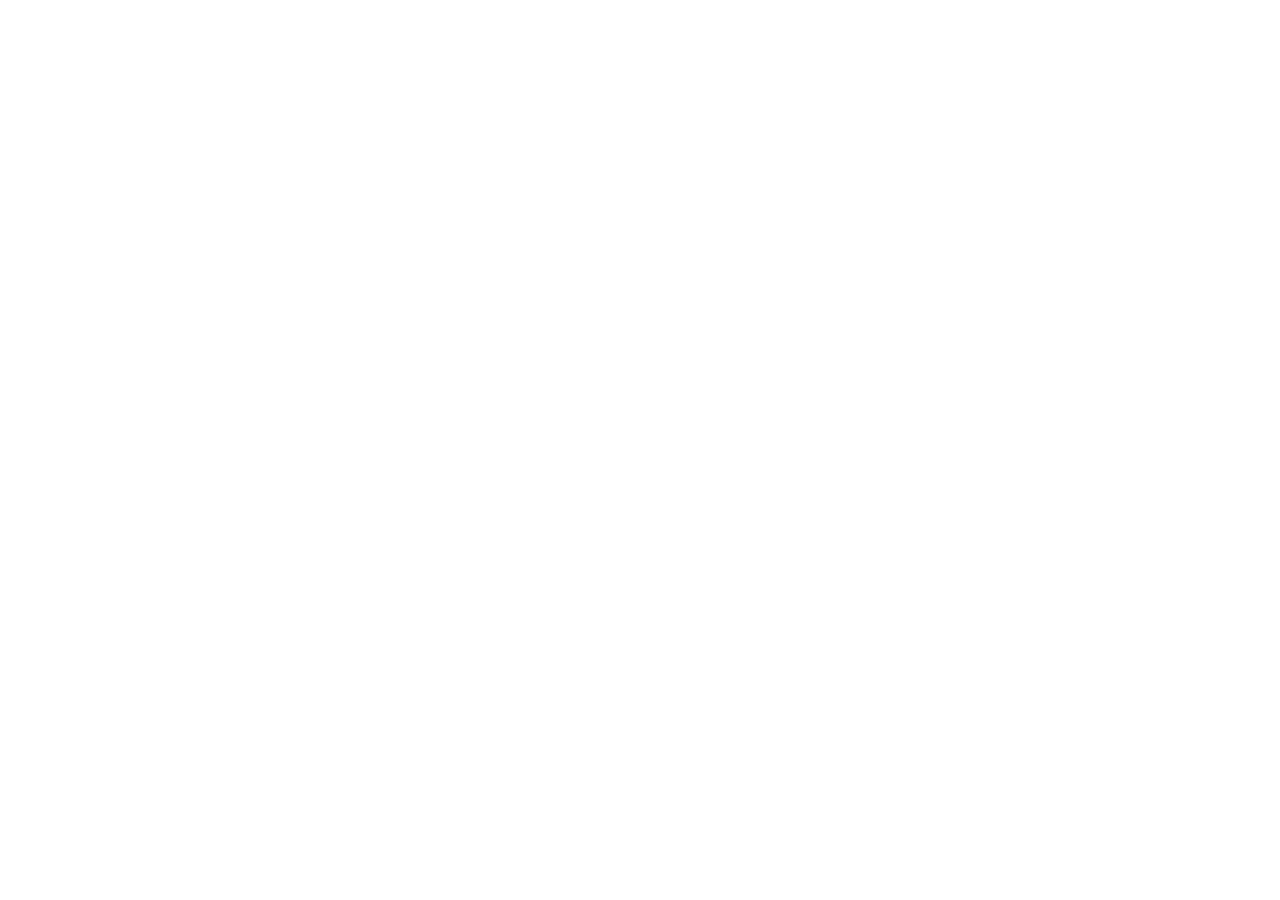
==== groovd/website/download.html @ 58e4b7d0 "create an official Groovd app download website" ====
<!DOCTYPE html>
<html lang="en">
<head>
  <meta charset="UTF-8">
  <meta name="viewport" content="width=device-width, initial-scale=1.0">
  <title>Download GROOVD // Official Android APK Release (v1.0.0)</title>
  <meta name="description" content="Download GROOVD v1.0.0 for Android. Direct APK download, 10.0 decimal album rating precision, zero trackers, 100% ad-free music critic notebook.">
  <meta name="theme-color" content="#0A0A0A">

  <!-- Open Graph -->
  <meta property="og:title" content="Download GROOVD // Official Android Release (v1.0.0)">
  <meta property="og:description" content="Official APK distribution for GROOVD. Download directly to your Android device with zero telemetry and zero ads.">
  <meta property="og:type" content="website">
  <meta property="og:image" content="assets/icon/groovd-logo.png">

  <!-- Favicon -->
  <link rel="icon" type="image/png" href="assets/icon/groovd-logo.png">

  <!-- Stylesheet -->
  <link rel="stylesheet" href="css/styles.css?v=4.9">
</head>
<body class="download-page-body">

  <!-- Neo-Brutalist Aperture Shutter Blade Transition -->
  <div id="groovd-shutter" class="groovd-shutter" aria-hidden="true">
    <div class="shutter-blade blade-1"></div>
    <div class="shutter-blade blade-2"></div>
    <div class="shutter-blade blade-3"></div>
    <div class="shutter-blade blade-4"></div>
    <div class="shutter-badge">
      <span class="shutter-badge-text">GROOVD // ROUTING DISPATCH</span>
      <span class="shutter-badge-bar"></span>
    </div>
  </div>

  <!-- Neo-Brutalist Block Cursor -->
  <div id="groovd-cursor" class="groovd-cursor" aria-hidden="true">
    <div class="cursor-block"></div>
    <div class="cursor-title-hud" id="cursor-title-hud"></div>
  </div>

  <!-- Top Marquee Ticker (Dual identical tracks for 100% seamless infinite loop) -->
  <div class="marquee-wrapper" aria-hidden="true">
    <div class="marquee-content">
      <span>GROOVD // OFFICIAL ANDROID RELEASE</span>
      <span>//</span>
      <span>DIRECT APK DISTRIBUTION</span>
      <span>//</span>
      <span>10.0 DECIMAL PRECISION</span>
      <span>//</span>
      <span>ZERO TRACKERS</span>
      <span>//</span>
      <span>BUILD 1 STABLE</span>
      <span>//</span>
      <span>GROOVD // OFFICIAL ANDROID RELEASE</span>
      <span>//</span>
      <span>DIRECT APK DISTRIBUTION</span>
      <span>//</span>
      <span>10.0 DECIMAL PRECISION</span>
      <span>//</span>
      <span>ZERO TRACKERS</span>
      <span>//</span>
      <span>BUILD 1 STABLE</span>
      <span>//</span>
    </div>
    <div class="marquee-content" aria-hidden="true">
      <span>GROOVD // OFFICIAL ANDROID RELEASE</span>
      <span>//</span>
      <span>DIRECT APK DISTRIBUTION</span>
      <span>//</span>
      <span>10.0 DECIMAL PRECISION</span>
      <span>//</span>
      <span>ZERO TRACKERS</span>
      <span>//</span>
      <span>BUILD 1 STABLE</span>
      <span>//</span>
      <span>GROOVD // OFFICIAL ANDROID RELEASE</span>
      <span>//</span>
      <span>DIRECT APK DISTRIBUTION</span>
      <span>//</span>
      <span>10.0 DECIMAL PRECISION</span>
      <span>//</span>
      <span>ZERO TRACKERS</span>
      <span>//</span>
      <span>BUILD 1 STABLE</span>
      <span>//</span>
    </div>
  </div>

  <!-- Sticky Navigation Header -->
  <header class="site-nav">
    <div class="container nav-inner">
      <a href="index.html" class="nav-brand" aria-label="GROOVD Archive Home">
        <span class="brand-text">GROOVD</span>
        <span class="brand-square" aria-hidden="true"></span>
      </a>

      <nav class="nav-links">
        <a href="index.html#features">FEATURES</a>
        <a href="index.html#rating-demo">RATING DIAL</a>
        <a href="index.html#showcase">REAL ARCHIVE</a>
        <a href="index.html#install-guide">INSTALL GUIDE</a>
        <a href="index.html#specs">SPECS</a>
      </nav>

      <a href="index.html" class="btn-nav-return" aria-label="Return to homepage">
        <svg width="14" height="14" viewBox="0 0 24 24" fill="none" stroke="currentColor" stroke-width="2.5" stroke-linecap="round" stroke-linejoin="round">
          <line x1="19" y1="12" x2="5" y2="12"></line>
          <polyline points="12 19 5 12 12 5"></polyline>
        </svg>
        RETURN TO OVERVIEW
      </a>
    </div>

    <!-- Neo-Brutalist Slide Progress Indicator (Placed right below navbar border) -->
    <div class="nav-slide-indicator" id="nav-slide-indicator" role="progressbar" aria-label="Slide Indicator" aria-valuenow="0" aria-valuemin="0" aria-valuemax="100">
      <div class="nav-slide-track">
        <div class="nav-slide-fill" id="nav-slide-fill"></div>
      </div>
    </div>
  </header>

  <!-- Main Download Portal Section -->
  <main class="download-portal-main">
    <div class="container">

      <!-- Breadcrumbs & Meta Tag -->
      <div class="portal-header">
        <div class="portal-badge-strip">
          <span class="portal-badge-code">[RELEASE PORTAL]</span>
          <span class="portal-badge-sep">//</span>
          <span class="portal-badge-version">v1.0.0 STABLE</span>
          <span class="portal-badge-sep">//</span>
          <span class="portal-badge-os">ANDROID 8.0+</span>
        </div>
        <h1 class="portal-title">DOWNLOADING GROOVD FOR ANDROID</h1>
        <p class="portal-subtitle">
          Direct, unfiltered APK package. Score albums with authentic 10.0 decimal precision, curate your vinyl wantlist, and archive music free from algorithmic noise.
        </p>
      </div>

      <!-- Hero Download Status Card -->
      <section class="download-action-card" aria-label="Download Initiation Status">
        <div class="action-card-header">
          <div class="status-indicator-wrap" id="status-indicator">
            <span class="status-pulse-dot" id="status-dot"></span>
            <span class="status-label-text" id="status-text">INITIALIZING DOWNLOAD...</span>
          </div>
          <span class="action-card-meta">FILE: groovd-v1.0.0.apk</span>
        </div>

        <div class="download-meter-container">
          <div class="download-meter-bar" id="download-meter-bar"></div>
        </div>

        <div class="download-telemetry" aria-hidden="true">
          <span>THROUGHPUT: <span class="telemetry-val" id="stream-speed">14.8 MB/S</span></span>
          <span>TRANSFERRED: <span class="telemetry-val" id="stream-bytes">0.0 MB</span> / 28.4 MB</span>
          <span>INTEGRITY: <span class="telemetry-val" id="stream-cipher">SHA-256 CHECK</span></span>
        </div>

        <div class="action-card-body">
          <div class="action-btn-row">
            <a href="download/groovd-latest.apk" id="manual-download-link" class="btn-action-download" download="groovd-v1.0.0.apk">
              <svg width="20" height="20" viewBox="0 0 24 24" fill="none" stroke="currentColor" stroke-width="2.5" stroke-linecap="round" stroke-linejoin="round">
                <path d="M21 15v4a2 2 0 0 1-2 2H5a2 2 0 0 1-2-2v-4"></path>
                <polyline points="7 10 12 15 17 10"></polyline>
                <line x1="12" y1="15" x2="12" y2="3"></line>
              </svg>
              <div class="btn-action-text-group">
                <span class="btn-action-title">DOWNLOAD MANUALLY (APK)</span>
                <span class="btn-action-sub">v1.0.0 // ~134 MB UNIVERSAL PACKAGE</span>
              </div>
            </a>

            <a href="#quick-steps" class="btn-action-guide">
              SIDELOAD GUIDE ↓
            </a>
          </div>

          <div class="action-notice-box">
            <div class="notice-prefix">// NOTICE:</div>
            <div class="notice-body">
              Your browser should prompt the download automatically. If you see a warning stating <em>"File might be harmful"</em>, tap <strong>"Download anyway"</strong>. This is standard Android security for verified standalone APK installations outside Google Play.
            </div>
          </div>
        </div>
      </section>

      <!-- Two-Column Verification Grid: Release Dossier + Mobile QR Transfer -->
      <div class="download-grid-row">

        <!-- Left Column: Technical Dossier Table -->
        <div class="download-card dossier-card">
          <div class="card-kicker">[PACKAGE INTEGRITY]</div>
          <h2 class="card-heading">RELEASE DOSSIER</h2>
          
          <table class="dossier-table">
            <tbody>
              <tr>
                <td>APPLICATION</td>
                <td>GROOVD // THE MUSIC CRITIC'S NOTEBOOK</td>
              </tr>
              <tr>
                <td>PACKAGE ID</td>
                <td><code>com.groovd.groovd</code></td>
              </tr>
              <tr>
                <td>VERSION</td>
                <td>v1.0.0 (Universal Release, Build 1)</td>
              </tr>
              <tr>
                <td>MINIMUM SYSTEM</td>
                <td>Android 8.0 (API Level 26 / Oreo) or higher</td>
              </tr>
              <tr>
                <td>ARCHITECTURES</td>
                <td>arm64-v8a, armeabi-v7a, x86_64</td>
              </tr>
              <tr>
                <td>TELEMETRY / ADS</td>
                <td>Zero (100% telemetry-free & ad-free)</td>
              </tr>
              <tr>
                <td>PERMISSIONS</td>
                <td>Internet Access (Catalog search & dossier sync)</td>
              </tr>
            </tbody>
          </table>

          <!-- Checksum Box -->
          <div class="checksum-box">
            <div class="checksum-label">
              <span>SHA-256 CHECKSUM</span>
              <span class="checksum-audit-badge">VERIFIED</span>
            </div>
            <div class="checksum-field">
              <code id="sha256-val">02c9d5a1c7a4f566f08816864ac962dc81921b98b80f6472a22ff0f183be74aa</code>
              <button type="button" class="btn-copy-checksum" id="btn-copy-checksum" aria-label="Copy SHA-256 Checksum">
                <svg width="14" height="14" viewBox="0 0 24 24" fill="none" stroke="currentColor" stroke-width="2.5" stroke-linecap="round" stroke-linejoin="round">
                  <rect x="9" y="9" width="13" height="13" rx="2" ry="2"></rect>
                  <path d="M5 15H4a2 2 0 0 1-2-2V4a2 2 0 0 1 2-2h9a2 2 0 0 1 2 2v1"></path>
                </svg>
                <span id="copy-btn-label">COPY</span>
              </button>
            </div>
          </div>
        </div>

        <!-- Right Column: Phone QR Sideload Card -->
        <div class="download-card qr-card">
          <div class="card-kicker">[DEVICE TRANSFER]</div>
          <h2 class="card-heading">SCAN TO INSTALL ON PHONE</h2>
          <p class="qr-explanation">
            Viewing this download page on your laptop or desktop? Scan this code directly with your Android camera to launch and download the APK on your device immediately.
          </p>

          <div class="qr-canvas-holder">
            <div class="qr-interactive-wrapper">
              <div class="qr-scanline-laser"></div>
              <div class="qr-flipper" id="qr-flipper">
                <div class="qr-face-front">
                  <canvas id="qr-code-canvas" width="220" height="220" class="qr-canvas" aria-label="QR Code to Download GROOVD APK on Mobile"></canvas>
                </div>
                <div class="qr-face-back">
                  <div style="font-weight:700; color:#CCFF00;">[CRYPTO DOSSIER // AUTH]</div>
                  <div>HASH: 02c9d5a1c7a4f566f08816864ac962dc81921b98b80f6472a22ff0f183be74aa</div>
                  <div>PKG: com.groovd.groovd</div>
                  <div>VER: 1.0.0 (UNIVERSAL)</div>
                  <div>SIGNATURE: STANDALONE APK</div>
                  <div style="color:#FFF; font-weight:700; border-top: 1px solid #333; padding-top:4px;">TAP TO RETURN TO QR CODE</div>
                </div>
              </div>
            </div>
            <button type="button" class="btn-qr-flip" id="btn-toggle-qr-flip" aria-label="Toggle 3D Hash Matrix">
              <svg width="12" height="12" viewBox="0 0 24 24" fill="none" stroke="currentColor" stroke-width="2.5"><path d="M21.5 2v6h-6M2.5 22v-6h6M2 11.5a10 10 0 0 1 18.8-4.3M22 12.5a10 10 0 0 1-18.8 4.2"/></svg>
              <span id="qr-flip-label">FLIP TO CRYPTO MATRIX</span>
            </button>
          </div>

          <div class="qr-url-display">
            <span class="qr-url-tag">TARGET //</span>
            <span class="qr-url-text" id="qr-url-text">https://groovd.web.app/download.html</span>
          </div>

          <div class="qr-tips-list">
            <div class="qr-tip-item">
              <span class="tip-num">[1]</span>
              <span>Point default camera app at QR code</span>
            </div>
            <div class="qr-tip-item">
              <span class="tip-num">[2]</span>
              <span>Tap the yellow download banner popup</span>
            </div>
            <div class="qr-tip-item">
              <span class="tip-num">[3]</span>
              <span>Tap 'Install' when the notification completes</span>
            </div>
          </div>
        </div>

      </div>

      <!-- Quick 3-Step Sideloading Walkthrough -->
      <section class="quick-steps-section" id="quick-steps" aria-label="Sideload Installation Steps">
        <div class="steps-section-header">
          <span class="steps-badge">[STEP-BY-STEP SIDELOAD GUIDE]</span>
          <h2 class="steps-heading">INSTALLING ON ANDROID (3 SIMPLE STEPS)</h2>
          <p class="steps-desc">
            Because GROOVD is delivered directly without Google Play intervention, Android will ask you for one-time confirmation before installing.
          </p>
        </div>

        <div class="steps-cards-grid">
          <div class="step-card">
            <div class="step-card-num">01</div>
            <h3 class="step-card-title">CONFIRM DOWNLOAD</h3>
            <p class="step-card-text">
              If your browser asks <em>"File might be harmful. Do you want to keep groovd-v1.0.0.apk anyway?"</em>, select <strong>"Download anyway"</strong>.
            </p>
            <div class="step-card-foot">
              // REASON: Universal prompt for standalone APKs
            </div>
          </div>

          <div class="step-card">
            <div class="step-card-num">02</div>
            <h3 class="step-card-title">ALLOW SOURCE</h3>
            <p class="step-card-text">
              Open your notification shade and tap the completed file. If Android opens <em>"Install unknown apps"</em>, toggle <strong>"Allow from this source"</strong> on.
            </p>
            <div class="step-card-foot">
              // REASON: One-time Android security verification
            </div>
          </div>

          <div class="step-card">
            <div class="step-card-num">03</div>
            <h3 class="step-card-title">TAP INSTALL & LAUNCH</h3>
            <p class="step-card-text">
              Tap <strong>"Install"</strong>. Once installation completes in 2-3 seconds, tap <strong>"Open"</strong> to launch GROOVD and create your critic profile.
            </p>
            <div class="step-card-foot">
              // READY: 100% ad-free & offline dossier ready
            </div>
          </div>
        </div>
      </section>

    </div>
  </main>

  <!-- Site Footer (Neat Brutalist Architecture matching reference layout) -->
  <footer class="site-footer" id="footer">
    <div class="container footer-inner">
      
      <!-- Top: Inquiry Headline -->
      <div class="footer-header">
        <span class="footer-badge">[CRITIC INVITATION]</span>
        <h2 class="footer-headline">
          Interested in scoring releases, building your vinyl grail wantlist, or exploring the archive?
        </h2>
      </div>

      <!-- Action Row: Contact Info on Left, Navigation Links on Right -->
      <div class="footer-action-row">
        <div class="footer-contact-block">
          <span class="contact-label">CONTACT CRITIC DESK:</span>
          <a href="mailto:critic@groovd.fm" class="contact-link">critic@groovd.fm ↗</a>
        </div>

        <nav class="footer-nav-bar" aria-label="Footer Navigation">
          <a href="index.html#hero">TOP</a>
          <a href="index.html#features">FEATURES</a>
          <a href="index.html#rating-demo">RATING DIAL</a>
          <a href="index.html#showcase">REAL ARCHIVE</a>
          <a href="index.html#install-guide">INSTALL GUIDE</a>
          <a href="index.html#specs">SPECS</a>
        </nav>
      </div>

      <!-- Monumental GROOVD Wordmark: Scales to full width with zero clipping -->
      <div class="footer-wordmark-wrapper" aria-label="GROOVD Archive">
        <svg class="footer-wordmark-svg" viewBox="0 0 1520 220" width="100%" height="auto" preserveAspectRatio="xMinYMid meet">
          <text x="0" y="165" class="footer-svg-text">GROOVD</text>
          <rect x="1445" y="28" width="30" height="30" class="footer-svg-square" />
        </svg>
      </div>

      <!-- Bottom Row: Copyright & Technical Status -->
      <div class="footer-bottom-row">
        <div class="footer-copyright-text">
          © 2026 GROOVD ARCHIVE. ALL RIGHTS RESERVED.
        </div>
        <div class="footer-tech-specs">
          <span>ANDROID 8.0+ UNIVERSAL</span>
          <span class="tech-sep">//</span>
          <span>ZERO ADS & TRACKERS</span>
          <span class="tech-sep">//</span>
          <span>FIREBASE HOSTED</span>
        </div>
      </div>

    </div>
  </footer>

  <!-- Scripts -->
  <script src="js/vendor/gsap.min.js"></script>
  <script src="js/vendor/ScrollTrigger.min.js"></script>
  <script src="js/vendor/CustomEase.min.js"></script>
  <script src="js/vendor/CustomBounce.min.js"></script>
  <script src="js/vendor/CustomWiggle.min.js"></script>
  <script src="js/vendor/InertiaPlugin.min.js"></script>
  <script src="js/vendor/Observer.min.js"></script>
  <script src="js/vendor/ScrambleTextPlugin.min.js"></script>
  <script src="js/vendor/SplitText.min.js"></script>
  <script src="js/qrcode.js?v=4.3"></script>
  <script src="js/animations.js?v=4.5"></script>
  <script>
    document.addEventListener('DOMContentLoaded', function() {
      // 1. Resolve Dynamic Base URL & APK Link
      var isLocal = window.location.hostname === 'localhost' || window.location.hostname === '127.0.0.1';
      var baseUrl = isLocal ? window.location.origin : 'https://groovd.web.app';
      var apkUrl = baseUrl + '/download/groovd-latest.apk';
      var currentUrl = window.location.href;

      // Update manual download button
      var manualLink = document.getElementById('manual-download-link');
      if (manualLink) {
        manualLink.href = apkUrl;
      }

      // Update QR Code display text
      var qrUrlText = document.getElementById('qr-url-text');
      if (qrUrlText) {
        qrUrlText.textContent = currentUrl;
      }

      // 2. Render QR Code for Mobile Transfer
      var canvas = document.getElementById('qr-code-canvas');
      if (canvas && typeof window.renderQRCode === 'function') {
        window.renderQRCode(canvas, currentUrl, {
          size: 220,
          colorDark: '#0A0A0A',
          colorLight: '#CCFF00',
          margin: 1
        });
      }

      // 3. Automated Download Dispatch Hook
      setTimeout(function() {
        var triggerAnchor = document.createElement('a');
        triggerAnchor.href = apkUrl;
        triggerAnchor.setAttribute('download', 'groovd-v1.0.0.apk');
        triggerAnchor.style.display = 'none';
        document.body.appendChild(triggerAnchor);
        triggerAnchor.click();
        setTimeout(function() {
          triggerAnchor.remove();
        }, 500);
      }, 1400);

      // 4. Copy SHA-256 Checksum Button
      var copyBtn = document.getElementById('btn-copy-checksum');
      var sha256Val = document.getElementById('sha256-val');
      var copyLabel = document.getElementById('copy-btn-label');

      if (copyBtn && sha256Val && copyLabel) {
        copyBtn.addEventListener('click', function() {
          var textToCopy = sha256Val.textContent.trim();
          navigator.clipboard.writeText(textToCopy).then(function() {
            copyLabel.textContent = 'COPIED!';
            copyBtn.style.backgroundColor = '#CCFF00';
            copyBtn.style.color = '#000000';
            setTimeout(function() {
              copyLabel.textContent = 'COPY';
              copyBtn.style.backgroundColor = '';
              copyBtn.style.color = '';
            }, 2500);
          }).catch(function() {
            // Fallback for older browsers
            var textarea = document.createElement('textarea');
            textarea.value = textToCopy;
            document.body.appendChild(textarea);
            textarea.select();
            document.execCommand('copy');
            textarea.remove();
            copyLabel.textContent = 'COPIED!';
            setTimeout(function() {
              copyLabel.textContent = 'COPY';
            }, 2500);
          });
        });
      }
    });
  </script>
</body>
</html>
---- groovd/website/css/styles.css ----
/* =========================================================================
   GROOVD // THE MUSIC CRITIC'S NOTEBOOK
   Neo-Brutalist Design System & Stylesheet (No Emojis • 100% Real Screenshots)
   ========================================================================= */

@import url('https://fonts.googleapis.com/css2?family=Inter:wght@400;500;600;700&family=Space+Mono:ital,wght@0,400;0,700;1,400&family=Syne:wght@700;800;900&display=swap');

:root {
  --pure-black: #0A0A0A;
  --surface-card: #141414;
  --surface-elevated: #1A1A1A;
  --surface-hover: #222222;
  --border-dark: #262626;
  --border-light: #3A3A3A;
  --acid-lime: #CCFF00;
  --cyber-cyan: #00F0FF;
  --electric-pink: #FF0055;
  --vermillion: #FF3B30;
  --text-primary: #FFFFFF;
  --text-secondary: #B0B0B0;
  --text-muted: #737373;

  --font-display: 'Syne', sans-serif;
  --font-mono: 'Space Mono', monospace;
  --font-body: 'Inter', sans-serif;

  --hard-shadow-sm: 3px 3px 0px #000000;
  --hard-shadow-md: 5px 5px 0px #000000;
  --hard-shadow-lg: 8px 8px 0px #000000;
  --hard-shadow-lime: 6px 6px 0px var(--acid-lime);
  --hard-shadow-cyan: 6px 6px 0px var(--cyber-cyan);

  --max-width: 1240px;
}

/* =========================================================================
   In-App Authentic Splash Screen (Same as Flutter App, plays on access/refresh)
   ========================================================================= */
.splash-screen {
  position: fixed;
  top: 0;
  left: 0;
  width: 100vw;
  height: 100vh;
  background-color: #080808;
  z-index: 99999;
  display: flex;
  flex-direction: column;
  align-items: center;
  justify-content: center;
  overflow: hidden;
  cursor: pointer;
  transition: opacity 0.4s cubic-bezier(0.16, 1, 0.3, 1), visibility 0.4s;
}

.splash-screen.splash-fade-out {
  opacity: 0;
  visibility: hidden;
  pointer-events: none;
}

/* Concentric Vinyl Grooves */
.splash-vinyl-grooves {
  position: absolute;
  top: 50%;
  left: 50%;
  width: 720px;
  height: 720px;
  max-width: 94vw;
  max-height: 94vw;
  transform: translate(-50%, -50%);
  pointer-events: none;
  opacity: 0;
  animation: splashGroovesIn 1.1s ease-out 0.1s forwards;
}

@keyframes splashGroovesIn {
  0% {
    opacity: 0;
    transform: translate(-50%, -50%) scale(0.92);
  }
  100% {
    opacity: 0.16;
    transform: translate(-50%, -50%) scale(1);
  }
}

.splash-brand-container {
  display: flex;
  flex-direction: column;
  align-items: center;
  justify-content: center;
  position: relative;
  z-index: 2;
  user-select: none;
}

.splash-brand-row {
  display: inline-flex;
  align-items: flex-start;
  justify-content: center;
  animation: splashTextIntro 0.7s cubic-bezier(0.175, 0.885, 0.32, 1.275) 0.1s forwards;
  opacity: 0;
  transform: translateY(14px) scale(0.90);
}

@keyframes splashTextIntro {
  0% {
    opacity: 0;
    transform: translateY(14px) scale(0.90);
    letter-spacing: -4px;
  }
  100% {
    opacity: 1;
    transform: translateY(0) scale(1);
    letter-spacing: -2px;
  }
}

.splash-brand-text {
  font-family: var(--font-display);
  font-size: clamp(3.2rem, 9.5vw, 5.2rem);
  font-weight: 900;
  color: #FFFFFF;
  line-height: 1;
  text-transform: uppercase;
}

.splash-brand-block {
  display: inline-block;
  width: clamp(10px, 1.8vw, 15px);
  height: clamp(10px, 1.8vw, 15px);
  background-color: var(--acid-lime);
  margin-left: 6px;
  margin-top: clamp(4px, 0.8vw, 8px);
  opacity: 0;
  transform: scale(0);
  animation: splashBlockBounce 0.6s cubic-bezier(0.34, 1.56, 0.64, 1) 0.65s forwards;
  flex-shrink: 0;
}

@keyframes splashBlockBounce {
  0% {
    opacity: 0;
    transform: scale(0);
    box-shadow: none;
  }
  45% {
    opacity: 1;
    transform: scale(1.35);
    box-shadow: 0 0 28px rgba(204, 255, 0, 0.95), 0 0 10px rgba(204, 255, 0, 0.8);
  }
  100% {
    opacity: 1;
    transform: scale(1);
    box-shadow: 0 0 16px rgba(204, 255, 0, 0.35);
  }
}

.splash-tagline {
  display: flex;
  align-items: center;
  justify-content: center;
  gap: 10px;
  margin-top: 14px;
  opacity: 0;
  transform: translateY(8px);
  animation: splashTaglineIntro 0.5s cubic-bezier(0.16, 1, 0.3, 1) 1.05s forwards;
}

@keyframes splashTaglineIntro {
  0% {
    opacity: 0;
    transform: translateY(8px);
  }
  100% {
    opacity: 0.85;
    transform: translateY(0);
  }
}

.splash-dash {
  width: 14px;
  height: 1px;
  background-color: rgba(204, 255, 0, 0.45);
  display: inline-block;
}

.splash-tagline-text {
  font-family: var(--font-mono);
  font-size: clamp(0.68rem, 1.6vw, 0.82rem);
  font-weight: 700;
  letter-spacing: 2.2px;
  color: var(--text-secondary);
  text-transform: uppercase;
}

.splash-footer {
  position: absolute;
  bottom: 36px;
  left: 0;
  right: 0;
  text-align: center;
  font-family: var(--font-mono);
  font-size: 0.65rem;
  font-weight: 700;
  letter-spacing: 1.5px;
  color: var(--text-muted);
  opacity: 0;
  animation: splashTaglineIntro 0.5s ease-out 1.25s forwards;
  pointer-events: none;
}

/* =========================================================================
   Reset & Base Styles
   ========================================================================= */
*, *::before, *::after {
  box-sizing: border-box;
  margin: 0;
  padding: 0;
}

html {
  scroll-behavior: smooth;
  font-size: 16px;
  background-color: var(--pure-black);
  color: var(--text-primary);
  scrollbar-width: none; /* Firefox */
  -ms-overflow-style: none; /* IE / Edge */
}

body {
  font-family: var(--font-body);
  background-color: var(--pure-black);
  color: var(--text-primary);
  line-height: 1.5;
  overflow-x: hidden;
  -webkit-font-smoothing: antialiased;
  scrollbar-width: none; /* Firefox */
  -ms-overflow-style: none; /* IE / Edge */
}

/* Hide default browser slide indicator / scrollbar (Desktop & Mobile) */
html::-webkit-scrollbar,
body::-webkit-scrollbar,
*::-webkit-scrollbar {
  display: none !important;
  width: 0 !important;
  height: 0 !important;
  background: transparent !important;
  -webkit-appearance: none !important;
}

* {
  scrollbar-width: none;
}

/* Visible Neo-Brutalist Grid Lines */
body::before {
  content: '';
  position: fixed;
  top: 0;
  left: 0;
  width: 100vw;
  height: 100vh;
  background-image: 
    linear-gradient(to right, rgba(255, 255, 255, 0.10) 1px, transparent 1px),
    linear-gradient(to bottom, rgba(255, 255, 255, 0.10) 1px, transparent 1px);
  background-size: 36px 36px;
  pointer-events: none;
  z-index: 0;
}

a {
  color: inherit;
  text-decoration: none;
}

img {
  max-width: 100%;
  height: auto;
  display: block;
}

button {
  font-family: inherit;
  cursor: pointer;
  border: none;
  background: none;
}

.container {
  width: 100%;
  max-width: var(--max-width);
  margin: 0 auto;
  padding: 0 24px;
  position: relative;
  z-index: 1;
}

/* =========================================================================
   Marquee Tickers (Zero Emojis, 100% Seamless Infinite Loop)
   ========================================================================= */
.marquee-wrapper {
  background-color: var(--acid-lime);
  color: #000000;
  overflow: hidden;
  white-space: nowrap;
  padding: 10px 0;
  font-family: var(--font-mono);
  font-weight: 700;
  font-size: 0.8rem;
  letter-spacing: 1.5px;
  border-bottom: 2px solid #000000;
  position: relative;
  z-index: 100;
  display: flex;
  user-select: none;
  width: 100%;
}

.marquee-content {
  display: inline-flex;
  flex-shrink: 0;
  align-items: center;
  min-width: 100%;
  animation: scrollMarquee 34s linear infinite;
  will-change: transform;
}

.marquee-content span {
  padding: 0 16px;
  flex-shrink: 0;
}

@keyframes scrollMarquee {
  0% { transform: translateX(0); }
  100% { transform: translateX(-100%); }
}

.marquee-alt {
  background-color: #000000;
  color: var(--acid-lime);
  border-top: 2px solid var(--border-dark);
  border-bottom: 2px solid var(--border-dark);
  z-index: 10;
}

.marquee-alt .marquee-content {
  animation: scrollMarqueeAlt 28s linear infinite;
}

@keyframes scrollMarqueeAlt {
  0% { transform: translateX(0); }
  100% { transform: translateX(-100%); }
}

/* =========================================================================
   Navigation Bar (In-App Style: GROOVD ▪)
   ========================================================================= */
.site-nav {
  position: sticky;
  top: 0;
  z-index: 90;
  background-color: rgba(10, 10, 10, 0.94);
  backdrop-filter: blur(12px);
  border-bottom: 2px solid var(--border-dark);
  padding: 14px 0;
}

/* =========================================================================
   Custom Neo-Brutalist Slide Progress Indicator (Placed Right Below Navbar Border)
   ========================================================================= */
.nav-slide-indicator {
  position: absolute;
  left: 0;
  top: calc(100% + 2px);
  width: 100%;
  height: 3px;
  cursor: pointer;
  z-index: 100;
  user-select: none;
  touch-action: none;
}

/* Expanded invisible hit target for effortless scrubbing and mobile touches */
.nav-slide-indicator::before {
  content: '';
  position: absolute;
  left: 0;
  top: -8px;
  width: 100%;
  height: 18px;
}

.nav-slide-track {
  width: 100%;
  height: 3px;
  background-color: rgba(22, 22, 22, 0.95);
  position: relative;
  overflow: hidden;
  transition: height 0.15s cubic-bezier(0.16, 1, 0.3, 1);
  box-shadow: 0 1px 4px rgba(0, 0, 0, 0.7);
}

.nav-slide-indicator:hover .nav-slide-track,
.nav-slide-indicator.is-dragging .nav-slide-track {
  height: 5px;
}

.nav-slide-fill {
  width: 100%;
  height: 100%;
  background-color: var(--acid-lime);
  transform-origin: left center;
  transform: scaleX(0);
  will-change: transform;
  box-shadow: 0 0 10px rgba(204, 255, 0, 0.95), 0 0 3px var(--acid-lime);
}

.nav-slide-indicator:hover .nav-slide-fill,
.nav-slide-indicator.is-dragging .nav-slide-fill {
  box-shadow: 0 0 14px rgba(204, 255, 0, 1), 0 0 4px #CCFF00;
}

.nav-inner {
  display: flex;
  justify-content: space-between;
  align-items: center;
}

/* Exact in-app GROOVD logo with small acid lime block positioned at top */
.nav-brand {
  display: inline-flex;
  align-items: flex-start;
  gap: 5px;
  text-decoration: none;
}

.brand-text {
  font-family: var(--font-display);
  font-size: 1.65rem;
  font-weight: 900;
  letter-spacing: -0.5px;
  color: var(--text-primary);
  line-height: 1;
}

.brand-square {
  display: inline-block;
  width: 7.5px;
  height: 7.5px;
  background-color: var(--acid-lime);
  margin-top: 2px;
  flex-shrink: 0;
}

.nav-links {
  display: flex;
  align-items: center;
  gap: 24px;
  font-family: var(--font-mono);
  font-size: 0.8rem;
  font-weight: 700;
  letter-spacing: 1px;
}

.nav-links a {
  color: var(--text-secondary);
  transition: color 0.2s ease;
}

.nav-links a:hover {
  color: var(--acid-lime);
}

.btn-nav-download {
  background-color: var(--acid-lime);
  color: #000000;
  padding: 8px 16px;
  font-family: var(--font-mono);
  font-size: 0.8rem;
  font-weight: 700;
  letter-spacing: 1px;
  border: 2px solid #000000;
  box-shadow: 3px 3px 0px #000000;
  transition: transform 0.15s ease, box-shadow 0.15s ease;
  display: inline-flex;
  align-items: center;
  gap: 6px;
}

.btn-nav-download:hover {
  transform: translate(-1px, -1px);
  box-shadow: 4px 4px 0px #000000;
}

.btn-nav-download:active {
  transform: translate(2px, 2px);
  box-shadow: 1px 1px 0px #000000;
}

/* Hero Section & Animated Album Covers Background
   Configured so the secondary marquee sits flush at the bottom of the initial screen */
.hero {
  position: relative;
  overflow: hidden;
  min-height: calc(100vh - 120px);
  min-height: calc(100dvh - 120px);
  display: flex;
  flex-direction: column;
  justify-content: center;
  align-items: center;
  padding: 28px 0 24px;
  box-sizing: border-box;
}

/* Covers Wall covering background - Focused, High Visibility, Zoom on Hover */
.hero-covers-bg {
  position: absolute;
  top: -15px;
  left: 0;
  right: 0;
  bottom: -15px;
  width: 100%;
  height: calc(100% + 30px);
  display: flex;
  flex-direction: column;
  justify-content: space-between;
  gap: 12px;
  pointer-events: auto;
  z-index: 1;
  opacity: 0.70;
  overflow: hidden;
}

.covers-track {
  display: flex;
  gap: 14px;
  width: max-content;
  flex-shrink: 0;
  overflow: visible;
  padding: 10px 0;
  pointer-events: auto;
}

.covers-track:hover {
  animation-play-state: paused;
}

.covers-track img {
  width: 135px;
  height: 135px;
  border-radius: 3px;
  border: 1.5px solid rgba(255, 255, 255, 0.25);
  object-fit: cover;
  flex-shrink: 0;
  box-shadow: 4px 4px 0px #000000;
  cursor: pointer;
  pointer-events: auto;
  position: relative;
  z-index: 1;
  transition: transform 0.28s cubic-bezier(0.16, 1, 0.3, 1), box-shadow 0.25s ease, border-color 0.2s ease, filter 0.25s ease;
  will-change: transform;
}

/* Hover Zoom Effect: album cover zooms in smoothly on hit, zooms out on leave */
.covers-track img:hover {
  transform: scale(1.48);
  z-index: 999;
  border-color: var(--acid-lime);
  box-shadow: 0 16px 38px rgba(0, 0, 0, 0.95), 0 0 0 2px var(--acid-lime), 6px 6px 0px #000000;
  filter: brightness(1.22) contrast(1.1);
}

/* Back-and-forth ease-in-out animations for all 7 tracks */
.track-1 {
  animation: driftBackForth1 32s ease-in-out infinite alternate;
}

.track-2 {
  animation: driftBackForth2 38s ease-in-out infinite alternate;
}

.track-3 {
  animation: driftBackForth3 34s ease-in-out infinite alternate;
}

.track-4 {
  animation: driftBackForth4 42s ease-in-out infinite alternate;
}

.track-5 {
  animation: driftBackForth5 36s ease-in-out infinite alternate;
}

.track-6 {
  animation: driftBackForth6 30s ease-in-out infinite alternate;
}

.track-7 {
  animation: driftBackForth7 40s ease-in-out infinite alternate;
}

@keyframes driftBackForth1 {
  0% { transform: translateX(0); }
  100% { transform: translateX(-420px); }
}

@keyframes driftBackForth2 {
  0% { transform: translateX(-400px); }
  100% { transform: translateX(40px); }
}

@keyframes driftBackForth3 {
  0% { transform: translateX(0); }
  100% { transform: translateX(-460px); }
}

@keyframes driftBackForth4 {
  0% { transform: translateX(-440px); }
  100% { transform: translateX(20px); }
}

@keyframes driftBackForth5 {
  0% { transform: translateX(0); }
  100% { transform: translateX(-380px); }
}

@keyframes driftBackForth6 {
  0% { transform: translateX(-420px); }
  100% { transform: translateX(30px); }
}

@keyframes driftBackForth7 {
  0% { transform: translateX(-360px); }
  100% { transform: translateX(50px); }
}

.hero-covers-overlay {
  position: absolute;
  top: 0;
  left: 0;
  width: 100%;
  height: 100%;
  background: 
    linear-gradient(to right, rgba(255, 255, 255, 0.06) 1px, transparent 1px),
    linear-gradient(to bottom, rgba(255, 255, 255, 0.06) 1px, transparent 1px),
    radial-gradient(ellipse 85% 85% at 50% 50%, rgba(10, 10, 10, 0.74) 0%, rgba(10, 10, 10, 0.58) 50%, rgba(10, 10, 10, 0.36) 85%, rgba(10, 10, 10, 0.85) 100%),
    linear-gradient(180deg, rgba(10, 10, 10, 0.40) 0%, transparent 20%, transparent 75%, #0A0A0A 100%);
  background-size: 36px 36px, 36px 36px, auto, auto;
  pointer-events: none;
}

.hero-container {
  display: flex;
  justify-content: center;
  align-items: center;
  position: relative;
  z-index: 10;
  width: 100%;
  pointer-events: none;
}

/* Hero Content: Centered, Clean, Spacious Layout */
.hero-content {
  max-width: 860px;
  width: 100%;
  display: flex;
  flex-direction: column;
  align-items: center;
  justify-content: center;
  text-align: center;
  gap: 16px;
  position: relative;
  z-index: 11;
  margin: 0 auto;
  padding: 0 20px;
  pointer-events: none;
}

/* Interactive elements inside hero capture pointer events */
.hero-meta-bar,
.hero-title,
.hero-subtitle,
.hero-actions-container,
.hero-specs-strip {
  pointer-events: auto;
}

/* Minimalist Editorial Metadata Bar */
.hero-meta-bar {
  display: inline-flex;
  align-items: center;
  justify-content: center;
  gap: 12px;
  background-color: rgba(18, 18, 18, 0.85);
  border: 1px solid var(--border-dark);
  padding: 4px 14px 4px 6px;
  border-radius: 2px;
  box-shadow: 2px 2px 0px #000000;
}

.tag-badge {
  font-family: var(--font-mono) !important;
  font-size: 0.72rem;
  font-weight: 700;
  padding: 4px 9px;
  border-radius: 2px;
  letter-spacing: 0.8px;
  display: inline-flex;
  align-items: center;
  justify-content: center;
  line-height: 1.2;
  text-transform: uppercase;
  white-space: nowrap;
  user-select: none;
}

.tag-badge.lime {
  background-color: var(--acid-lime);
  color: #000000;
}

.tag-badge.cyan {
  background-color: var(--cyber-cyan);
  color: #000000;
}

.tag-badge.pink {
  background-color: var(--electric-pink);
  color: #FFFFFF;
}

.tag-badge.muted {
  background-color: rgba(14, 14, 14, 0.85);
  border: 1px solid var(--border-dark);
  color: var(--text-muted);
}

.hero-edition-code {
  font-family: var(--font-mono);
  font-size: 0.72rem;
  color: var(--text-secondary);
  letter-spacing: 1px;
  font-weight: 700;
}

/* Headline: Bold, Confident, 3 Clean Lines */
.hero-title {
  font-family: var(--font-display);
  font-size: clamp(2.3rem, 4.2vw, 4.0rem);
  font-weight: 900;
  line-height: 1.0;
  letter-spacing: -1.5px;
  text-transform: uppercase;
  text-shadow: 0 4px 24px rgba(0, 0, 0, 0.95), 0 2px 4px #000000;
  text-align: center;
  width: 100%;
  margin: 0 auto;
  display: flex;
  flex-direction: column;
  align-items: center;
  justify-content: center;
  gap: 2px;
}

.hero-title-line {
  display: block;
  text-align: center;
  white-space: nowrap;
}

.hero-title-line.highlight-lime {
  color: var(--acid-lime);
}

/* Character-level Proximity Glitch & Scramble Loop */
.hero-glitch-char {
  display: inline-block;
  position: relative;
  transition: color 0.08s ease, text-shadow 0.08s ease;
  will-change: transform, color;
  user-select: none;
}

.hero-char-space {
  display: inline-block;
  width: 0.28em;
}

.hero-glitch-char.is-glitching {
  color: var(--acid-lime) !important;
  text-shadow: 0 0 16px rgba(204, 255, 0, 0.95), 2px 2px 0px #000000;
  transform: translateY(-1px);
}

.highlight-lime .hero-glitch-char.is-glitching {
  color: #FFFFFF !important;
  text-shadow: 0 0 16px rgba(255, 255, 255, 0.95), 0 0 8px var(--acid-lime), 2px 2px 0px #000000;
  transform: translateY(-1px);
}

.hero-subtitle {
  font-size: clamp(0.95rem, 1.25vw, 1.1rem);
  color: var(--text-secondary);
  line-height: 1.6;
  max-width: 620px;
  text-shadow: 0 2px 12px rgba(0, 0, 0, 0.95);
  text-align: center;
  margin: 0 auto;
  width: 100%;
}

.hero-subtitle-lead {
  display: block;
  font-family: var(--font-mono);
  font-size: 0.82rem;
  font-weight: 700;
  color: var(--acid-lime);
  letter-spacing: 1.5px;
  margin-bottom: 4px;
}

.hero-subtitle-body {
  display: block;
  color: var(--text-secondary);
}

.hero-actions-container {
  display: flex;
  flex-direction: column;
  align-items: center;
  justify-content: center;
  gap: 12px;
  margin-top: 4px;
  width: 100%;
}

.download-cta-row {
  display: flex;
  flex-wrap: wrap;
  gap: 14px;
  justify-content: center;
  align-items: center;
  width: 100%;
  margin: 0 auto;
}

.btn-primary-download {
  background-color: var(--acid-lime);
  color: #000000;
  padding: 15px 28px;
  font-family: var(--font-mono);
  font-weight: 700;
  font-size: 0.95rem;
  letter-spacing: 1px;
  border: 2px solid #000000;
  box-shadow: 4px 4px 0px #FFFFFF;
  display: inline-flex;
  align-items: center;
  gap: 10px;
  transition: transform 0.15s ease, box-shadow 0.15s ease;
}

.btn-primary-download:hover {
  transform: translate(-2px, -2px);
  box-shadow: 6px 6px 0px var(--cyber-cyan);
}

.btn-primary-download:active {
  transform: translate(3px, 3px);
  box-shadow: 3px 3px 0px #000000;
}

.btn-primary-download svg {
  animation: downloadPulse 1.8s infinite ease-in-out;
}

@keyframes downloadPulse {
  0%, 100% { transform: translateY(0); }
  50% { transform: translateY(3px); }
}

.btn-secondary-guide {
  background-color: transparent;
  color: var(--text-secondary);
  padding: 14px 22px;
  font-family: var(--font-mono);
  font-weight: 700;
  font-size: 0.88rem;
  letter-spacing: 1px;
  border: 1.5px solid var(--border-dark);
  box-shadow: 2px 2px 0px #000000;
  transition: all 0.15s ease;
  display: inline-flex;
  align-items: center;
  gap: 8px;
}

.btn-secondary-guide:hover {
  border-color: var(--acid-lime);
  color: var(--acid-lime);
  background-color: rgba(204, 255, 0, 0.05);
  transform: translate(-1px, -1px);
}

#device-notice {
  display: flex;
  justify-content: center;
  align-items: center;
  text-align: center;
  width: 100%;
  margin-top: 2px;
}

.badge-android {
  display: inline-flex;
  align-items: center;
  gap: 8px;
  font-family: var(--font-mono);
  font-size: 0.72rem;
  font-weight: 700;
  color: var(--acid-lime);
  background-color: rgba(204, 255, 0, 0.08);
  border: 1px solid var(--acid-lime);
  padding: 5px 10px;
  border-radius: 2px;
}

.dot-live {
  width: 7px;
  height: 7px;
  background-color: var(--acid-lime);
  border-radius: 50%;
  animation: blink 1.2s infinite;
}

@keyframes blink {
  0%, 100% { opacity: 1; }
  50% { opacity: 0.3; }
}

.badge-desktop {
  font-family: var(--font-mono);
  font-size: 0.72rem;
  color: var(--text-muted);
  text-align: center;
  letter-spacing: 0.8px;
}

/* Minimalist Typographic Specs Strip (Clean, Borderless, Airy) */
.hero-specs-strip {
  display: flex;
  align-items: center;
  justify-content: center;
  flex-wrap: wrap;
  gap: 8px 18px;
  margin-top: 8px;
  font-family: var(--font-mono);
  font-size: 0.72rem;
  color: var(--text-muted);
  letter-spacing: 1px;
}

.spec-item {
  display: inline-flex;
  align-items: center;
  gap: 6px;
  color: var(--text-secondary);
  font-weight: 600;
}

.spec-bullet {
  color: var(--acid-lime);
  font-size: 0.72rem;
}

.spec-sep {
  color: rgba(255, 255, 255, 0.2);
  user-select: none;
}

/* =========================================================================
   Interactive Rating Playground Section
   ========================================================================= */
.section {
  padding: 80px 0;
  position: relative;
  z-index: 1;
}

.section-header {
  display: flex;
  flex-direction: column;
  gap: 8px;
  margin-bottom: 18px;
}

.section-label {
  font-family: var(--font-mono);
  font-size: 0.85rem;
  font-weight: 700;
  letter-spacing: 1.5px;
  color: var(--acid-lime);
  text-transform: uppercase;
  margin: 0;
}

.section-title {
  font-family: var(--font-display);
  font-size: clamp(2rem, 3.5vw, 3rem);
  font-weight: 900;
  text-transform: uppercase;
  letter-spacing: -1px;
  margin: 0;
}

.section-desc {
  font-size: 1.05rem;
  color: var(--text-secondary);
  max-width: 600px;
  margin: 0;
}

.playground-grid {
  display: grid;
  grid-template-columns: 1fr 1fr;
  gap: 36px;
  align-items: center;
}

.rating-demo-card {
  --card-glow: var(--acid-lime);
  background-color: var(--surface-card);
  border: 2px solid var(--border-dark);
  box-shadow: 8px 8px 0px var(--card-glow);
  padding: 36px;
  display: flex;
  flex-direction: column;
  gap: 28px;
  position: relative;
  transition: box-shadow 0.2s ease;
}

.rating-demo-display {
  display: flex;
  justify-content: space-between;
  align-items: center;
}

.score-huge-wrap {
  display: flex;
  align-items: baseline;
  gap: 6px;
}

.score-huge-number {
  font-family: var(--font-mono);
  font-size: 4.8rem;
  font-weight: 700;
  line-height: 0.9;
  color: var(--acid-lime);
  transition: color 0.15s ease;
}

.score-huge-max {
  font-family: var(--font-mono);
  font-size: 1.5rem;
  color: var(--text-muted);
}

.rating-badge-combo {
  display: flex;
  flex-direction: column;
  align-items: flex-end;
  gap: 8px;
}

#demo-spike-sign {
  display: flex;
  align-items: center;
  justify-content: center;
}

.descriptor-chip {
  font-family: var(--font-mono);
  font-size: 0.85rem;
  font-weight: 700;
  letter-spacing: 1px;
  padding: 6px 12px;
  border: 1.5px solid var(--acid-lime);
  color: var(--acid-lime);
  border-radius: 2px;
  background-color: rgba(0, 0, 0, 0.4);
  transition: all 0.15s ease;
}

.slider-container {
  display: flex;
  flex-direction: column;
  gap: 12px;
}

.slider-label-row {
  display: flex;
  justify-content: space-between;
  font-family: var(--font-mono);
  font-size: 0.75rem;
  color: var(--text-muted);
}

/* Custom Neo-Brutalist Range Slider */
input[type="range"]#demo-rating-slider {
  -webkit-appearance: none;
  width: 100%;
  height: 12px;
  background: #222222;
  border: 2px solid #000000;
  outline: none;
  cursor: pointer;
  box-shadow: 2px 2px 0px #000000;
}

input[type="range"]#demo-rating-slider::-webkit-slider-thumb {
  -webkit-appearance: none;
  appearance: none;
  width: 28px;
  height: 28px;
  background: var(--text-primary);
  border: 3px solid #000000;
  cursor: grab;
  box-shadow: 2px 2px 0px #000000;
  transition: transform 0.1s ease;
}

input[type="range"]#demo-rating-slider::-webkit-slider-thumb:hover {
  transform: scale(1.15);
}

input[type="range"]#demo-rating-slider::-webkit-slider-thumb:active {
  cursor: grabbing;
  transform: scale(0.95);
}

.playground-info {
  display: flex;
  flex-direction: column;
  gap: 20px;
}

.feature-point {
  display: flex;
  gap: 16px;
  align-items: flex-start;
}

.point-index {
  font-family: var(--font-mono);
  font-size: 0.85rem;
  font-weight: 700;
  background-color: var(--acid-lime);
  color: #000000;
  padding: 4px 8px;
  border: 1.5px solid #000000;
  box-shadow: 2px 2px 0px #000000;
}

.point-body h4 {
  font-family: var(--font-display);
  font-size: 1.15rem;
  text-transform: uppercase;
  margin-bottom: 4px;
}

.point-body p {
  font-size: 0.95rem;
  color: var(--text-secondary);
  line-height: 1.5;
}

/* =========================================================================
   Features Grid
   ========================================================================= */
.features-grid {
  display: grid;
  grid-template-columns: repeat(auto-fit, minmax(280px, 1fr));
  gap: 24px;
}

.feature-card {
  background-color: var(--surface-card);
  border: 2px solid var(--border-dark);
  padding: 32px 28px;
  display: flex;
  flex-direction: column;
  gap: 16px;
  box-shadow: 5px 5px 0px #000000;
  transition: transform 0.2s ease, border-color 0.2s ease, box-shadow 0.2s ease;
}

.feature-card:hover {
  transform: translate(-3px, -3px);
  border-color: var(--acid-lime);
  box-shadow: 8px 8px 0px var(--acid-lime);
}

.feature-icon-box {
  width: 48px;
  height: 48px;
  background-color: var(--pure-black);
  border: 2px solid var(--border-dark);
  display: flex;
  align-items: center;
  justify-content: center;
  color: var(--acid-lime);
  box-shadow: 3px 3px 0px #000000;
}

.feature-card h3 {
  font-family: var(--font-display);
  font-size: 1.25rem;
  text-transform: uppercase;
  letter-spacing: -0.5px;
}

.feature-card p {
  color: var(--text-secondary);
  font-size: 0.95rem;
  line-height: 1.55;
}

.feature-card .chip-preview {
  margin-top: auto;
  display: flex;
  gap: 8px;
  flex-wrap: wrap;
}

/* Real Screenshot Showcase Section (3 Columns) */
.real-screens-showcase {
  display: grid;
  grid-template-columns: repeat(auto-fit, minmax(280px, 1fr));
  gap: 28px;
  margin-top: 48px;
}

.real-screen-card {
  background-color: var(--surface-card);
  border: 2px solid var(--border-dark);
  box-shadow: 6px 6px 0px #000000;
  padding: 16px;
  display: flex;
  flex-direction: column;
  gap: 12px;
}

.real-screen-img-box {
  width: 100%;
  border: 1.5px solid var(--border-dark);
  border-radius: 8px;
  overflow: hidden;
  background-color: #000000;
}

.real-screen-img-box img {
  width: 100%;
  height: auto;
  display: block;
  object-fit: cover;
}

.real-screen-caption {
  font-family: var(--font-mono);
  font-size: 0.8rem;
  font-weight: 700;
  color: var(--text-secondary);
  display: flex;
  justify-content: space-between;
  align-items: center;
}

.showcase-nav-btn {
  display: none;
}

/* =========================================================================
   Android Sideloading Accordion Guide
   ========================================================================= */
.sideload-accordion {
  display: flex;
  flex-direction: column;
  gap: 16px;
  max-width: 840px;
}

.sideload-step {
  background-color: var(--surface-card);
  border: 2px solid var(--border-dark);
  box-shadow: 4px 4px 0px #000000;
  transition: border-color 0.2s ease;
}

.sideload-step.active {
  border-color: var(--acid-lime);
  box-shadow: 6px 6px 0px var(--acid-lime);
}

.step-header {
  padding: 20px 24px;
  display: flex;
  justify-content: space-between;
  align-items: center;
  cursor: pointer;
  user-select: none;
}

.step-header-left {
  display: flex;
  align-items: center;
  gap: 16px;
}

.step-num {
  font-family: var(--font-mono);
  font-size: 0.9rem;
  font-weight: 700;
  background-color: var(--surface-elevated);
  color: var(--text-primary);
  border: 1px solid var(--border-dark);
  padding: 4px 10px;
}

.sideload-step.active .step-num {
  background-color: var(--acid-lime);
  color: #000000;
  border-color: #000000;
}

.step-title {
  font-family: var(--font-display);
  font-size: 1.15rem;
  text-transform: uppercase;
  letter-spacing: -0.3px;
}

.step-indicator {
  font-family: var(--font-mono);
  font-size: 1.2rem;
  color: var(--text-muted);
  transition: transform 0.2s ease;
}

.sideload-step.active .step-indicator {
  transform: rotate(45deg);
  color: var(--acid-lime);
}

.step-body {
  display: none;
  padding: 0 24px 24px 24px;
  border-top: 1px solid var(--border-dark);
  margin-top: 8px;
  padding-top: 16px;
}

.sideload-step.active .step-body {
  display: block;
}

.step-body p {
  color: var(--text-secondary);
  font-size: 0.95rem;
  line-height: 1.6;
}

.step-alert-box {
  background-color: rgba(0, 240, 255, 0.06);
  border-left: 3px solid var(--cyber-cyan);
  padding: 12px 16px;
  margin-top: 14px;
  font-family: var(--font-mono);
  font-size: 0.8rem;
  color: var(--cyber-cyan);
  line-height: 1.4;
}

/* =========================================================================
   Specifications Table
   ========================================================================= */
.specs-table-wrapper {
  background-color: var(--surface-card);
  border: 2px solid var(--border-dark);
  box-shadow: 6px 6px 0px #000000;
  overflow-x: auto;
}

.specs-table {
  width: 100%;
  border-collapse: collapse;
  font-family: var(--font-mono);
  font-size: 0.85rem;
}

.specs-table th,
.specs-table td {
  padding: 16px 24px;
  text-align: left;
  border-bottom: 1px solid var(--border-dark);
}

.specs-table th {
  background-color: #000000;
  color: var(--text-muted);
  font-weight: 700;
  letter-spacing: 1px;
}

.specs-table tr:last-child td {
  border-bottom: none;
}

.specs-table tr:hover td {
  background-color: var(--surface-elevated);
}

.specs-table td:first-child {
  color: var(--acid-lime);
  font-weight: 700;
}

/* =========================================================================
   Site Footer (Neat Brutalist Architecture matching reference layout)
   ========================================================================= */
.site-footer {
  border-top: 2px solid var(--border-dark);
  background-color: #070707;
  padding: 80px 0 36px;
  margin-top: 80px;
  position: relative;
  overflow: hidden;
}

.footer-inner {
  display: flex;
  flex-direction: column;
  gap: 36px;
}

.footer-header {
  display: flex;
  flex-direction: column;
  gap: 14px;
  max-width: 860px;
}

.footer-badge {
  font-family: var(--font-mono);
  font-size: 0.76rem;
  font-weight: 700;
  color: var(--acid-lime);
  letter-spacing: 1.5px;
}

.footer-headline {
  font-family: var(--font-body);
  font-size: clamp(1.4rem, 2.5vw, 2.35rem);
  font-weight: 600;
  line-height: 1.3;
  color: var(--text-primary);
  letter-spacing: -0.5px;
}

/* Action Row: Contact Left, Nav Links Right (Matching reference layout) */
.footer-action-row {
  display: flex;
  justify-content: space-between;
  align-items: flex-end;
  gap: 24px;
  width: 100%;
  padding-bottom: 4px;
}

.footer-contact-block {
  display: flex;
  flex-direction: column;
  gap: 6px;
  flex-shrink: 0;
}

.contact-label {
  font-family: var(--font-mono);
  font-size: 0.7rem;
  color: var(--text-muted);
  letter-spacing: 1.2px;
  font-weight: 700;
}

.contact-link {
  font-family: var(--font-mono);
  font-size: 1.15rem;
  font-weight: 700;
  color: var(--acid-lime);
  text-decoration: underline;
  text-underline-offset: 4px;
  transition: opacity 0.2s ease;
  width: fit-content;
}

.contact-link:hover {
  opacity: 0.8;
}

.footer-nav-bar {
  display: flex;
  flex-wrap: wrap;
  justify-content: flex-end;
  gap: 16px 24px;
  font-family: var(--font-mono);
  font-size: 0.8rem;
  font-weight: 700;
  letter-spacing: 0.8px;
  align-items: center;
  margin-left: auto;
}

.footer-nav-bar a {
  color: var(--text-secondary);
  transition: color 0.15s ease;
  white-space: nowrap;
  text-decoration: none;
}

.footer-nav-bar a:hover {
  color: var(--acid-lime);
}

/* Monumental Responsive SVG Brand Wordmark: Scales to full width with zero clipping */
.footer-wordmark-wrapper {
  width: 100%;
  margin: 24px 0 12px;
  line-height: 0;
  user-select: none;
}

.footer-wordmark-svg {
  display: block;
  width: 100%;
  height: auto;
  overflow: visible;
}

.footer-svg-text {
  font-family: 'Syne', sans-serif;
  font-weight: 900;
  font-size: 190px;
  fill: #FFFFFF;
  letter-spacing: -4px;
}

.footer-svg-square {
  fill: var(--acid-lime);
}

.footer-bottom-row {
  border-top: 1px solid var(--border-dark);
  padding-top: 20px;
  display: flex;
  justify-content: space-between;
  align-items: center;
  flex-wrap: wrap;
  gap: 16px;
  font-family: var(--font-mono);
  font-size: 0.75rem;
  color: var(--text-muted);
}

.footer-copyright-text {
  color: var(--text-muted);
}

.footer-tech-specs {
  display: flex;
  align-items: center;
  gap: 10px;
  flex-wrap: wrap;
}

.tech-sep {
  color: rgba(255, 255, 255, 0.2);
}

/* =========================================================================
   Sticky Mobile Download Bar: ONLY on Mobile, HIDDEN on Desktop!
   ========================================================================= */
.sticky-download-bar {
  display: none !important;
}

@media (max-width: 768px) {
  .sticky-download-bar {
    display: flex !important;
    position: fixed;
    bottom: 0;
    left: 0;
    width: 100%;
    background-color: rgba(10, 10, 10, 0.96);
    border-top: 2px solid var(--border-dark);
    backdrop-filter: blur(16px);
    padding: 12px 20px;
    justify-content: space-between;
    align-items: center;
    z-index: 1000;
    transform: translateY(100%);
    transition: transform 0.25s ease-out;
    box-shadow: 0 -8px 24px rgba(0, 0, 0, 0.7);
  }

  .sticky-download-bar.visible {
    transform: translateY(0);
  }

  .sticky-meta {
    display: flex;
    flex-direction: column;
  }

  .sticky-title {
    font-family: var(--font-display);
    font-size: 0.95rem;
    font-weight: 800;
  }

  .sticky-sub {
    font-family: var(--font-mono);
    font-size: 0.7rem;
    color: var(--acid-lime);
  }

  .btn-sticky-download {
    background-color: var(--acid-lime);
    color: #000000;
    font-family: var(--font-mono);
    font-weight: 700;
    font-size: 0.85rem;
    padding: 10px 18px;
    border: 2px solid #000000;
    box-shadow: 3px 3px 0px #FFFFFF;
    display: inline-flex;
    align-items: center;
    gap: 6px;
  }
}

/* =========================================================================
   Mobile Responsiveness Enhancements
   ========================================================================= */
@media (max-width: 960px) {
  .hero {
    height: auto;
    min-height: calc(100vh - 110px);
    padding: 44px 0 32px;
  }

  .hero-content {
    gap: 20px;
  }

  .hero-covers-overlay {
    background: 
      linear-gradient(to right, rgba(255, 255, 255, 0.06) 1px, transparent 1px),
      linear-gradient(to bottom, rgba(255, 255, 255, 0.06) 1px, transparent 1px),
      radial-gradient(ellipse 85% 85% at 50% 50%, rgba(10, 10, 10, 0.78) 0%, rgba(10, 10, 10, 0.64) 55%, rgba(10, 10, 10, 0.88) 100%);
    background-size: 36px 36px, 36px 36px, auto;
  }

  .download-cta-row {
    justify-content: center;
    width: 100%;
  }

  .playground-grid {
    grid-template-columns: 1fr;
  }

  .nav-links {
    display: none;
  }

  .real-screens-showcase {
    grid-template-columns: repeat(3, 1fr);
    gap: 16px;
  }

  .site-footer {
    padding: 56px 0 24px;
  }

  .footer-inner {
    gap: 28px;
  }

  .footer-action-row {
    flex-direction: column;
    align-items: flex-start;
    gap: 20px;
  }

  .footer-nav-bar {
    justify-content: flex-start;
    gap: 12px 18px;
    margin-left: 0;
  }

  .footer-wordmark-wrapper {
    margin: 18px 0 10px;
  }
}

@media (max-width: 768px) {
  /* =========================================================================
     Mobile 3-Screen Spotlight Showcase Stage (All 3 Fit In One Screen)
     ========================================================================= */
  .real-screens-showcase {
    display: flex !important;
    grid-template-columns: none !important;
    position: relative;
    justify-content: center;
    align-items: center;
    width: 100%;
    max-width: 100%;
    height: 460px;
    margin: 28px auto 16px;
    padding: 0;
    overflow: visible;
  }

  .real-screen-card {
    position: absolute !important;
    top: 50%;
    left: 50%;
    width: 215px;
    padding: 8px;
    border: 2px solid var(--border-dark);
    background-color: var(--surface-card);
    transition: transform 0.42s cubic-bezier(0.16, 1, 0.3, 1),
                opacity 0.35s ease,
                border-color 0.3s ease,
                box-shadow 0.42s cubic-bezier(0.16, 1, 0.3, 1);
    will-change: transform, opacity;
    cursor: pointer;
    touch-action: pan-y;
    user-select: none;
    -webkit-user-select: none;
    border-radius: 6px;
  }

  /* Clean up card content on mobile so phone mockups remain pure & unobstructed */
  .real-screen-card .real-screen-caption,
  .real-screen-card p {
    display: none !important;
  }

  .real-screen-card .real-screen-img-box {
    width: 100%;
    border-radius: 4px;
    border: 1px solid var(--border-dark);
    overflow: hidden;
    background-color: #000000;
  }

  .real-screen-card .real-screen-img-box img {
    width: 100%;
    height: auto;
    display: block;
    object-fit: cover;
  }

  /* Left Slot: Zoomed Out (Positioned More Outward) */
  .real-screen-card.slot-left {
    transform: translate(calc(-50% - 130px), -50%) scale(0.80) !important;
    z-index: 2;
    opacity: 0.55;
    filter: brightness(0.72) contrast(1.15);
    box-shadow: 4px 4px 0px #000000;
    pointer-events: auto;
  }

  /* Center Slot: Zoomed In (Spotlight) */
  .real-screen-card.slot-center {
    transform: translate(-50%, -50%) scale(1.04) !important;
    z-index: 10;
    opacity: 1;
    filter: none;
    border-color: var(--acid-lime) !important;
    box-shadow: 0 0 28px rgba(204, 255, 0, 0.45), 6px 6px 0px #000000 !important;
    cursor: default;
    pointer-events: auto;
  }

  /* Right Slot: Zoomed Out (Positioned More Outward) */
  .real-screen-card.slot-right {
    transform: translate(calc(-50% + 130px), -50%) scale(0.80) !important;
    z-index: 2;
    opacity: 0.55;
    filter: brightness(0.72) contrast(1.15);
    box-shadow: 4px 4px 0px #000000;
    pointer-events: auto;
  }

  /* Block-Shaped Neo-Brutalist Navigation Arrow Buttons (Positioned at corner left/right of screen) */
  .showcase-nav-btn {
    display: flex !important;
    align-items: center;
    justify-content: center;
    position: absolute;
    top: 50%;
    width: 42px;
    height: 42px;
    background-color: rgba(10, 10, 10, 0.94);
    color: var(--acid-lime);
    border: 2px solid var(--acid-lime);
    box-shadow: 3px 3px 0px #000000;
    cursor: pointer;
    z-index: 30;
    padding: 0;
    border-radius: 0;
    transition: all 0.15s cubic-bezier(0.16, 1, 0.3, 1);
    -webkit-tap-highlight-color: transparent;
  }

  .showcase-nav-btn.btn-prev {
    left: -8px;
    right: auto;
    transform: translateY(-50%);
  }

  .showcase-nav-btn.btn-next {
    right: -8px;
    left: auto;
    transform: translateY(-50%);
  }

  .showcase-nav-btn:hover,
  .showcase-nav-btn:active {
    background-color: var(--acid-lime);
    color: #000000;
    border-color: #000000;
    box-shadow: 4px 4px 0px #000000;
  }

  .showcase-nav-btn svg {
    stroke-width: 3.5;
    display: block;
  }

  @media (max-width: 400px) {
    .real-screens-showcase {
      height: 420px;
    }
    .real-screen-card {
      width: 190px;
    }
    .real-screen-card.slot-left {
      transform: translate(calc(-50% - 115px), -50%) scale(0.78) !important;
    }
    .real-screen-card.slot-center {
      transform: translate(-50%, -50%) scale(1.02) !important;
    }
    .real-screen-card.slot-right {
      transform: translate(calc(-50% + 115px), -50%) scale(0.78) !important;
    }
    .showcase-nav-btn {
      width: 38px;
      height: 38px;
    }
    .showcase-nav-btn.btn-prev {
      left: -10px;
    }
    .showcase-nav-btn.btn-next {
      right: -10px;
    }
  }

  .marquee-wrapper {
    padding: 6px 0;
    font-size: 0.72rem;
  }

  .site-nav {
    padding: 10px 0;
  }

  .nav-inner {
    padding: 0 16px;
  }

  .btn-nav-download {
    padding: 6px 12px;
    font-size: 0.72rem;
  }

  .site-footer {
    padding-bottom: 84px;
  }
}

@media (max-width: 600px) {
  .hero {
    height: auto;
    min-height: calc(100svh - 85px);
    display: flex;
    flex-direction: column;
    justify-content: stretch;
    padding: 24px 0 24px;
    box-sizing: border-box;
  }

  .hero-container {
    height: 100%;
    flex: 1;
    display: flex;
    flex-direction: column;
    justify-content: space-between;
    align-items: stretch;
    width: 100%;
    padding: 0 20px;
    box-sizing: border-box;
  }

  .footer-bottom-row {
    flex-direction: column;
    align-items: flex-start;
    gap: 10px;
  }

  /* Architectural Poster Layout: Top-Left Metadata Block + Bottom-Left Bold Headline */
  .hero-content {
    height: 100%;
    flex: 1;
    display: flex;
    flex-direction: column;
    justify-content: space-between;
    align-items: flex-start;
    text-align: left;
    width: 100%;
    max-width: 100%;
    padding: 0;
    gap: 0;
  }

  /* Mobile covers background: Focused, high visibility, and clearly visible */
  .hero-covers-bg {
    opacity: 0.62;
    gap: 8px;
  }

  .covers-track img {
    width: 95px;
    height: 95px;
  }

  .nav-v-hide {
    display: none;
  }

  .btn-nav-download {
    padding: 6px 12px;
    font-size: 0.72rem;
    white-space: nowrap;
    gap: 6px;
  }

  /* Mobile: Clean, Uncluttered Editorial Layout (All Content Anchored to Bottom-Left) */
  .hero-title {
    order: 1;
    margin-top: auto; /* Anchors the entire group to the bottom-left */
    align-self: flex-start;
    text-align: left;
    align-items: flex-start;
    display: flex;
    flex-direction: column;
    gap: 2px;
    width: 100%;
    font-size: clamp(1.4rem, 5.7vw, 2.15rem);
    line-height: 0.96;
    letter-spacing: -1px;
    text-transform: uppercase;
    margin-bottom: 12px;
    padding: 0;
  }

  .hero-title-line {
    text-align: left;
    display: block;
    white-space: nowrap;
    width: 100%;
    text-shadow: 0 4px 20px rgba(0, 0, 0, 0.95), 0 2px 4px #000000;
  }

  .hero-title-line.highlight-lime {
    color: var(--acid-lime);
    text-align: left;
  }

  /* Subtitle: Repositioned directly below headline at bottom-left */
  .hero-subtitle {
    order: 2;
    align-self: flex-start;
    text-align: left;
    margin: 0 0 16px 0;
    max-width: 325px;
    padding: 0;
  }

  .hero-subtitle-lead {
    display: block;
    font-family: var(--font-mono);
    font-size: 0.72rem;
    font-weight: 700;
    color: var(--acid-lime);
    letter-spacing: 1px;
    margin-bottom: 4px;
    text-shadow: 0 2px 8px rgba(0, 0, 0, 0.95);
  }

  .hero-subtitle-body {
    display: block;
    font-size: 0.84rem;
    line-height: 1.5;
    color: var(--text-secondary);
    text-shadow: 0 2px 10px rgba(0, 0, 0, 0.95);
  }

  /* Actions Container: Primary Download + Guide */
  .hero-actions-container {
    order: 3;
    align-self: stretch;
    width: 100%;
    margin-top: 0;
    display: flex;
    flex-direction: column;
    align-items: flex-start;
    gap: 8px;
  }

  .download-cta-row {
    flex-direction: column;
    gap: 8px;
    width: 100%;
    max-width: 100%;
    margin: 0;
    align-items: stretch;
  }

  /* Remove hero download apk button on mobile per user request */
  .hero-content .btn-primary-download {
    display: none !important;
  }

  .btn-secondary-guide {
    align-self: flex-start;
    justify-content: flex-start;
    padding: 4px 0;
    font-size: 0.78rem;
    background: transparent;
    border: none;
    box-shadow: none;
    color: var(--text-secondary);
    letter-spacing: 0.8px;
    text-decoration: underline;
    text-underline-offset: 4px;
    text-decoration-color: var(--acid-lime);
  }

  .btn-secondary-guide:hover {
    color: var(--acid-lime);
    background: transparent;
  }

  /* Hide specs strip on mobile to eliminate clutter */
  .hero-specs-strip {
    display: none;
  }

  .rating-demo-card {
    padding: 22px 16px;
  }

  .score-huge-number {
    font-size: 3.4rem;
  }

  .score-huge-max {
    font-size: 1.2rem;
  }

  .step-header {
    padding: 16px 16px;
  }

  .step-body {
    padding: 0 16px 16px 16px;
  }

  .site-footer {
    padding: 36px 0 24px;
    margin-top: 48px;
  }

  .footer-links {
    flex-direction: column;
    gap: 12px;
  }

  .footer-bottom {
    flex-direction: column;
    align-items: flex-start;
    gap: 8px;
  }
}

@media (max-width: 360px) {
  .hero-title {
    font-size: 1.85rem;
  }

  .brand-text {
    font-size: 1.4rem;
  }
}

/* =========================================================================
   Download Portal Page Styles
   ========================================================================= */
.download-page-body {
  background-color: var(--pure-black);
  color: var(--text-primary);
  min-height: 100vh;
}

.btn-nav-return {
  background-color: transparent;
  color: var(--text-primary);
  font-family: var(--font-mono);
  font-size: 0.8rem;
  font-weight: 700;
  letter-spacing: 0.8px;
  padding: 8px 16px;
  border: 1.5px solid var(--border-light);
  display: inline-flex;
  align-items: center;
  gap: 8px;
  text-decoration: none;
  transition: all 0.2s ease;
}

.btn-nav-return:hover {
  background-color: var(--acid-lime);
  color: #000000;
  border-color: var(--acid-lime);
  box-shadow: 3px 3px 0px #FFFFFF;
}

.download-portal-main {
  padding: 64px 0 88px;
  position: relative;
}

.portal-header {
  margin-bottom: 40px;
}

.portal-badge-strip {
  display: flex;
  align-items: center;
  gap: 10px;
  font-family: var(--font-mono);
  font-size: 0.82rem;
  font-weight: 700;
  margin-bottom: 16px;
  flex-wrap: wrap;
}

.portal-badge-code {
  color: var(--acid-lime);
  letter-spacing: 1px;
}

.portal-badge-sep {
  color: rgba(255, 255, 255, 0.2);
}

.portal-badge-version {
  background-color: rgba(204, 255, 0, 0.12);
  color: var(--acid-lime);
  padding: 2px 8px;
  border: 1px solid rgba(204, 255, 0, 0.3);
}

.portal-badge-os {
  color: var(--text-muted);
}

.portal-title {
  font-family: var(--font-display);
  font-size: clamp(1.8rem, 3.6vw, 3.2rem);
  font-weight: 900;
  line-height: 1.1;
  letter-spacing: -1.2px;
  color: var(--text-primary);
  margin-bottom: 16px;
  text-transform: uppercase;
  word-break: keep-all;
  overflow-wrap: normal;
}

.portal-subtitle {
  font-family: var(--font-body);
  font-size: clamp(1rem, 1.4vw, 1.15rem);
  line-height: 1.6;
  color: var(--text-secondary);
  max-width: 780px;
}

/* Hero Download Action Card */
.download-action-card {
  background-color: var(--surface-card);
  border: 2px solid var(--border-dark);
  box-shadow: 8px 8px 0px #000000;
  margin-bottom: 48px;
  overflow: hidden;
}

.action-card-header {
  display: flex;
  justify-content: space-between;
  align-items: center;
  padding: 16px 24px;
  background-color: #0E0E0E;
  border-bottom: 1px solid var(--border-dark);
  flex-wrap: wrap;
  gap: 12px;
}

.status-indicator-wrap {
  display: flex;
  align-items: center;
  gap: 10px;
  font-family: var(--font-mono);
  font-size: 0.82rem;
  font-weight: 700;
  color: var(--acid-lime);
  letter-spacing: 1px;
}

.status-pulse-dot {
  width: 10px;
  height: 10px;
  background-color: var(--acid-lime);
  box-shadow: 0 0 10px var(--acid-lime);
  display: inline-block;
  animation: statusPulse 1.2s infinite ease-in-out;
}

.status-pulse-dot.status-active {
  animation: none;
  background-color: var(--acid-lime);
  box-shadow: 0 0 14px var(--acid-lime);
}

@keyframes statusPulse {
  0% { transform: scale(0.9); opacity: 0.4; }
  50% { transform: scale(1.2); opacity: 1; }
  100% { transform: scale(0.9); opacity: 0.4; }
}

.action-card-meta {
  font-family: var(--font-mono);
  font-size: 0.75rem;
  color: var(--text-muted);
}

.download-meter-container {
  width: 100%;
  height: 6px;
  background-color: #1A1A1A;
  overflow: hidden;
}

.download-meter-bar {
  height: 100%;
  width: 0%;
  background-color: var(--acid-lime);
  transition: width 0.8s cubic-bezier(0.16, 1, 0.3, 1);
  box-shadow: 0 0 8px var(--acid-lime);
}

.action-card-body {
  padding: 32px 28px;
  display: flex;
  flex-direction: column;
  gap: 24px;
}

.action-btn-row {
  display: flex;
  align-items: center;
  gap: 18px;
  flex-wrap: wrap;
}

.btn-action-download {
  background-color: var(--acid-lime);
  color: #000000;
  padding: 18px 28px;
  border: 2px solid #000000;
  box-shadow: 5px 5px 0px #FFFFFF;
  display: inline-flex;
  align-items: center;
  gap: 14px;
  text-decoration: none;
  transition: transform 0.15s ease, box-shadow 0.15s ease;
}

.btn-action-download:hover {
  transform: translate(-2px, -2px);
  box-shadow: 7px 7px 0px #FFFFFF;
}

.btn-action-text-group {
  display: flex;
  flex-direction: column;
  align-items: flex-start;
  text-align: left;
}

.btn-action-title {
  font-family: var(--font-display);
  font-size: 1.15rem;
  font-weight: 900;
  letter-spacing: -0.3px;
  line-height: 1.1;
}

.btn-action-sub {
  font-family: var(--font-mono);
  font-size: 0.68rem;
  font-weight: 700;
  letter-spacing: 0.5px;
  opacity: 0.85;
  margin-top: 2px;
}

.btn-action-guide {
  background-color: var(--surface-elevated);
  color: var(--text-primary);
  font-family: var(--font-mono);
  font-size: 0.85rem;
  font-weight: 700;
  letter-spacing: 1px;
  padding: 18px 24px;
  border: 2px solid var(--border-light);
  box-shadow: 4px 4px 0px #000000;
  text-decoration: none;
  transition: all 0.15s ease;
}

.btn-action-guide:hover {
  border-color: var(--acid-lime);
  color: var(--acid-lime);
  transform: translate(-2px, -2px);
  box-shadow: 6px 6px 0px #000000;
}

.action-notice-box {
  background-color: #0E0E0E;
  border: 1px solid var(--border-dark);
  border-left: 3px solid var(--acid-lime);
  padding: 14px 18px;
  display: flex;
  gap: 12px;
  font-size: 0.88rem;
  line-height: 1.5;
  color: var(--text-secondary);
}

.notice-prefix {
  font-family: var(--font-mono);
  font-weight: 700;
  color: var(--acid-lime);
  font-size: 0.8rem;
  flex-shrink: 0;
}

.notice-body strong {
  color: var(--text-primary);
}

.notice-body em {
  color: #FFAA00;
  font-style: normal;
}

/* Two-Column Grid: Dossier + QR */
.download-grid-row {
  display: grid;
  grid-template-columns: 1.25fr 1fr;
  gap: 28px;
  margin-bottom: 64px;
}

.download-card {
  background-color: var(--surface-card);
  border: 2px solid var(--border-dark);
  box-shadow: 6px 6px 0px #000000;
  padding: 32px 28px;
  display: flex;
  flex-direction: column;
}

.card-kicker {
  font-family: var(--font-mono);
  font-size: 0.75rem;
  font-weight: 700;
  color: var(--acid-lime);
  letter-spacing: 1.5px;
  margin-bottom: 8px;
}

.card-heading {
  font-family: var(--font-display);
  font-size: 1.5rem;
  font-weight: 900;
  letter-spacing: -0.5px;
  margin-bottom: 20px;
  color: var(--text-primary);
}

.dossier-table {
  width: 100%;
  border-collapse: collapse;
  font-size: 0.85rem;
  margin-bottom: 24px;
}

.dossier-table td {
  padding: 10px 0;
  border-bottom: 1px solid rgba(255, 255, 255, 0.06);
}

.dossier-table td:first-child {
  font-family: var(--font-mono);
  font-weight: 700;
  font-size: 0.72rem;
  color: var(--acid-lime);
  width: 40%;
  letter-spacing: 0.8px;
}

.dossier-table td:last-child {
  color: var(--text-primary);
}

.dossier-table code {
  font-family: var(--font-mono);
  background-color: #0A0A0A;
  padding: 2px 6px;
  border: 1px solid var(--border-dark);
}

.checksum-box {
  background-color: #0C0C0C;
  border: 1.5px solid var(--border-dark);
  padding: 16px;
  margin-top: auto;
}

.checksum-label {
  display: flex;
  justify-content: space-between;
  align-items: center;
  font-family: var(--font-mono);
  font-size: 0.72rem;
  font-weight: 700;
  color: var(--text-muted);
  letter-spacing: 1px;
  margin-bottom: 8px;
}

.checksum-audit-badge {
  background-color: rgba(204, 255, 0, 0.15);
  color: var(--acid-lime);
  font-size: 0.65rem;
  padding: 2px 6px;
  border: 1px solid rgba(204, 255, 0, 0.3);
}

.checksum-field {
  display: flex;
  align-items: center;
  gap: 10px;
}

.checksum-field code {
  font-family: var(--font-mono);
  font-size: 0.72rem;
  color: var(--text-secondary);
  word-break: break-all;
  flex: 1;
  background-color: #050505;
  padding: 6px 10px;
  border: 1px solid #1E1E1E;
}

.btn-copy-checksum {
  background-color: var(--surface-elevated);
  color: var(--text-primary);
  border: 1.5px solid var(--border-light);
  font-family: var(--font-mono);
  font-size: 0.72rem;
  font-weight: 700;
  padding: 8px 12px;
  display: inline-flex;
  align-items: center;
  gap: 6px;
  cursor: pointer;
  transition: all 0.15s ease;
  white-space: nowrap;
}

.btn-copy-checksum:hover {
  background-color: var(--acid-lime);
  color: #000000;
  border-color: var(--acid-lime);
}

/* QR Card */
.qr-explanation {
  font-size: 0.88rem;
  line-height: 1.5;
  color: var(--text-secondary);
  margin-bottom: 20px;
}

.qr-canvas-holder {
  display: flex;
  justify-content: center;
  align-items: center;
  padding: 16px;
  background-color: #0A0A0A;
  border: 2px solid var(--border-dark);
  margin-bottom: 16px;
}

.qr-canvas {
  width: 190px;
  height: 190px;
  display: block;
}

.qr-url-display {
  display: flex;
  align-items: center;
  gap: 6px;
  font-family: var(--font-mono);
  font-size: 0.72rem;
  background-color: #0C0C0C;
  border: 1px solid var(--border-dark);
  padding: 6px 10px;
  margin-bottom: 16px;
  overflow: hidden;
  text-overflow: ellipsis;
  white-space: nowrap;
}

.qr-url-tag {
  color: var(--acid-lime);
  font-weight: 700;
}

.qr-url-text {
  color: var(--text-muted);
  overflow: hidden;
  text-overflow: ellipsis;
}

.qr-tips-list {
  display: flex;
  flex-direction: column;
  gap: 8px;
  font-family: var(--font-mono);
  font-size: 0.75rem;
  color: var(--text-secondary);
  margin-top: auto;
}

.qr-tip-item {
  display: flex;
  gap: 8px;
}

.tip-num {
  color: var(--acid-lime);
  font-weight: 700;
}

/* Quick Steps Section */
.quick-steps-section {
  margin-bottom: 48px;
}

.steps-section-header {
  margin-bottom: 28px;
}

.steps-badge {
  font-family: var(--font-mono);
  font-size: 0.76rem;
  font-weight: 700;
  color: var(--acid-lime);
  letter-spacing: 1.5px;
  display: block;
  margin-bottom: 8px;
}

.steps-heading {
  font-family: var(--font-display);
  font-size: clamp(1.4rem, 2.5vw, 2.2rem);
  font-weight: 900;
  letter-spacing: -0.6px;
  color: var(--text-primary);
  margin-bottom: 10px;
}

.steps-desc {
  font-size: 0.95rem;
  color: var(--text-secondary);
  max-width: 720px;
}

.steps-cards-grid {
  display: grid;
  grid-template-columns: repeat(3, 1fr);
  gap: 20px;
}

.step-card {
  background-color: var(--surface-card);
  border: 2px solid var(--border-dark);
  box-shadow: 5px 5px 0px #000000;
  padding: 28px 22px;
  display: flex;
  flex-direction: column;
  transition: transform 0.2s ease, border-color 0.2s ease;
}

.step-card:hover {
  transform: translateY(-2px);
  border-color: var(--border-light);
}

.step-card-num {
  font-family: var(--font-display);
  font-size: 2.2rem;
  font-weight: 900;
  color: var(--acid-lime);
  line-height: 1;
  margin-bottom: 14px;
}

.step-card-title {
  font-family: var(--font-display);
  font-size: 1.15rem;
  font-weight: 800;
  color: var(--text-primary);
  letter-spacing: -0.3px;
  margin-bottom: 10px;
}

.step-card-text {
  font-size: 0.88rem;
  line-height: 1.55;
  color: var(--text-secondary);
  margin-bottom: 16px;
  flex: 1;
}

.step-card-text strong {
  color: var(--acid-lime);
}

.step-card-text em {
  color: #FFAA00;
  font-style: normal;
}

.step-card-foot {
  font-family: var(--font-mono);
  font-size: 0.68rem;
  color: var(--text-muted);
  border-top: 1px solid rgba(255, 255, 255, 0.08);
  padding-top: 10px;
}

/* Responsive adjustments for Download Portal */
@media (max-width: 960px) {
  .download-grid-row {
    grid-template-columns: 1fr;
  }

  .steps-cards-grid {
    grid-template-columns: 1fr;
  }
}

@media (max-width: 600px) {
  .download-portal-main {
    padding: 36px 0 64px;
  }

  .action-btn-row {
    flex-direction: column;
    width: 100%;
  }

  .btn-action-download {
    width: 100%;
    justify-content: center;
  }

  .btn-action-guide {
    width: 100%;
    text-align: center;
  }

  .checksum-field {
    flex-direction: column;
    align-items: stretch;
  }
}

/* =========================================================================
   Neo-Brutalist Shutter Blade Aperture Transition
   ========================================================================= */
.groovd-shutter {
  position: fixed;
  top: 0;
  left: 0;
  width: 100vw;
  height: 100vh;
  z-index: 999990;
  pointer-events: none;
  display: flex;
  overflow: hidden;
}

.groovd-shutter.is-active {
  pointer-events: auto;
}

.shutter-blade {
  flex: 1;
  height: 100%;
  position: relative;
  transform: translateY(-101%);
  transition: none;
}

.shutter-blade:nth-child(1) {
  background-color: #0A0A0A;
  border-right: 2px solid #262626;
}
.shutter-blade:nth-child(2) {
  background-color: #141414;
  border-right: 2px solid #CCFF00;
}
.shutter-blade:nth-child(3) {
  background-color: #0A0A0A;
  border-right: 2px solid #262626;
}
.shutter-blade:nth-child(4) {
  background-color: #141414;
}

.shutter-badge {
  position: absolute;
  top: 50%;
  left: 50%;
  transform: translate(-50%, -50%);
  background-color: #CCFF00;
  color: #0A0A0A;
  font-family: var(--font-mono);
  font-size: 0.85rem;
  font-weight: 800;
  letter-spacing: 1.5px;
  padding: 10px 22px;
  border: 2px solid #000000;
  box-shadow: 6px 6px 0px #000000;
  z-index: 10;
  display: flex;
  align-items: center;
  gap: 12px;
  opacity: 0;
  white-space: nowrap;
}

.shutter-badge-bar {
  width: 10px;
  height: 10px;
  background-color: #0A0A0A;
  animation: shutterBlink 0.3s steps(2, start) infinite;
}

@keyframes shutterBlink {
  to { visibility: hidden; }
}

/* =========================================================================
   Neo-Brutalist Block Cursor
   ========================================================================= */
@media (min-width: 769px) {
  *, *::before, *::after {
    cursor: none !important;
  }
}

.groovd-cursor {
  position: fixed;
  top: 0;
  left: 0;
  pointer-events: none;
  z-index: 999999;
  opacity: 0;
  display: flex;
  align-items: center;
  justify-content: center;
  will-change: transform;
}

@media (pointer: coarse), (hover: none) {
  .groovd-cursor {
    display: none !important;
  }
}

.cursor-block {
  width: 14px;
  height: 14px;
  background-color: var(--acid-lime);
  border: 1.5px solid #000000;
  box-shadow: 2px 2px 0px rgba(0, 0, 0, 0.95);
  border-radius: 0;
  transition: transform 0.12s cubic-bezier(0.16, 1, 0.3, 1), background-color 0.12s ease;
}

/* Hovering interactive elements */
.cursor-hover-interactive .cursor-block {
  transform: scale(1.6);
  background-color: #FFFFFF;
  box-shadow: 3px 3px 0px #000000;
}

/* Clicking / Mousedown */
.cursor-active .cursor-block {
  transform: scale(0.85);
}

/* Floating Cyber Scramble HUD Badge attached to Cursor */
.cursor-title-hud {
  position: absolute;
  left: 20px;
  top: -8px;
  white-space: nowrap;
  font-family: var(--font-mono);
  font-size: 0.68rem;
  font-weight: 800;
  letter-spacing: 1px;
  color: #000000;
  background-color: var(--acid-lime);
  border: 1.5px solid #000000;
  box-shadow: 3px 3px 0px #000000;
  padding: 3px 8px;
  pointer-events: none;
  opacity: 0;
  transform: translateY(4px);
  transition: opacity 0.15s ease, transform 0.15s ease;
  z-index: 1000000;
}

.cursor-title-hud.is-visible {
  opacity: 1;
  transform: translateY(0);
}

/* =========================================================================
   Brutalist Hardware Audio Visualizer (Equalizer Bars)
   ========================================================================= */
.hero-eq-monitor {
  display: inline-flex;
  align-items: center;
  gap: 8px;
  background: #111111;
  border: 1px solid var(--border-dark);
  padding: 6px 14px;
  font-family: var(--font-mono);
  font-size: 0.72rem;
  font-weight: 700;
  letter-spacing: 1px;
  color: var(--text-secondary);
  box-shadow: 2px 2px 0px #000000;
}

.hero-eq-bars {
  display: flex;
  align-items: flex-end;
  gap: 2px;
  height: 14px;
  width: 44px;
}

.eq-bar {
  flex: 1;
  background-color: var(--acid-lime);
  height: 30%;
  transform-origin: bottom;
  border-radius: 0;
}

/* Rating Dial Equalizer Oscilloscope */
.rating-oscilloscope {
  margin-top: 20px;
  padding: 14px 18px;
  background-color: #0D0D0D;
  border: 1.5px solid var(--border-dark);
  box-shadow: inset 0 0 12px rgba(0,0,0,0.8);
}

.osc-header {
  display: flex;
  justify-content: space-between;
  align-items: center;
  margin-bottom: 8px;
  font-family: var(--font-mono);
  font-size: 0.68rem;
  font-weight: 700;
  color: var(--text-muted);
  letter-spacing: 1px;
}

.osc-tag {
  color: var(--acid-lime);
}

.osc-spectrum {
  display: flex;
  align-items: flex-end;
  justify-content: space-between;
  height: 38px;
  gap: 3px;
  padding-top: 4px;
}

.spectrum-bar {
  flex: 1;
  height: 15%;
  background-color: #262626;
  transition: height 0.08s ease, background-color 0.15s ease;
  transform-origin: bottom;
}

.spectrum-bar.active {
  background-color: var(--acid-lime);
}

.spectrum-bar.spike-peak {
  background-color: var(--vermillion);
}

/* =========================================================================
   Download Page Holographic QR Scanner & Flip Card
   ========================================================================= */
.qr-interactive-wrapper {
  position: relative;
  perspective: 1000px;
  margin: 16px auto;
  width: 220px;
  height: 220px;
}

.qr-flipper {
  width: 100%;
  height: 100%;
  position: relative;
  transform-style: preserve-3d;
  transition: transform 0.6s cubic-bezier(0.16, 1, 0.3, 1);
}

.qr-flipper.flipped {
  transform: rotateY(180deg);
}

.qr-face-front,
.qr-face-back {
  position: absolute;
  top: 0;
  left: 0;
  width: 100%;
  height: 100%;
  backface-visibility: hidden;
  border: 2px solid #000000;
}

.qr-face-front {
  background-color: var(--acid-lime);
  display: flex;
  align-items: center;
  justify-content: center;
  overflow: hidden;
}

.qr-face-back {
  background-color: #0A0A0A;
  color: var(--acid-lime);
  font-family: var(--font-mono);
  font-size: 0.62rem;
  line-height: 1.35;
  padding: 14px;
  transform: rotateY(180deg);
  overflow: hidden;
  display: flex;
  flex-direction: column;
  justify-content: space-between;
  border: 2px solid var(--acid-lime);
  text-align: left;
}

.qr-scanline-laser {
  position: absolute;
  top: 0;
  left: 0;
  width: 100%;
  height: 3px;
  background: linear-gradient(90deg, transparent, #CCFF00, #FFFFFF, #CCFF00, transparent);
  box-shadow: 0 0 12px #CCFF00;
  pointer-events: none;
  z-index: 5;
  opacity: 0.85;
}

.btn-qr-flip {
  margin-top: 12px;
  font-family: var(--font-mono);
  font-size: 0.7rem;
  font-weight: 700;
  letter-spacing: 1px;
  background: #1A1A1A;
  color: var(--text-secondary);
  border: 1px solid var(--border-dark);
  padding: 6px 12px;
  cursor: pointer;
  box-shadow: 2px 2px 0px #000000;
  transition: all 0.2s ease;
  display: inline-flex;
  align-items: center;
  gap: 6px;
}

.btn-qr-flip:hover {
  background: var(--acid-lime);
  color: #000000;
  border-color: #000000;
}

/* Real-Time Throughput Gauge in Download Card */
.download-telemetry {
  display: flex;
  justify-content: space-between;
  align-items: center;
  flex-wrap: wrap;
  gap: 8px 16px;
  margin-top: 12px;
  font-family: var(--font-mono);
  font-size: 0.72rem;
  color: var(--text-muted);
}

.download-telemetry span {
  white-space: nowrap;
}

.telemetry-val {
  color: var(--acid-lime);
  font-weight: 700;
}

/* Kinetic typography and 3D stamps */
.char-split {
  display: inline-block;
  will-change: transform, opacity;
  transform-style: preserve-3d;
}

.word-split {
  display: inline-block;
  white-space: nowrap;
}

.kinetic-skew-wrap {
  will-change: transform;
  transform-origin: center center;
}
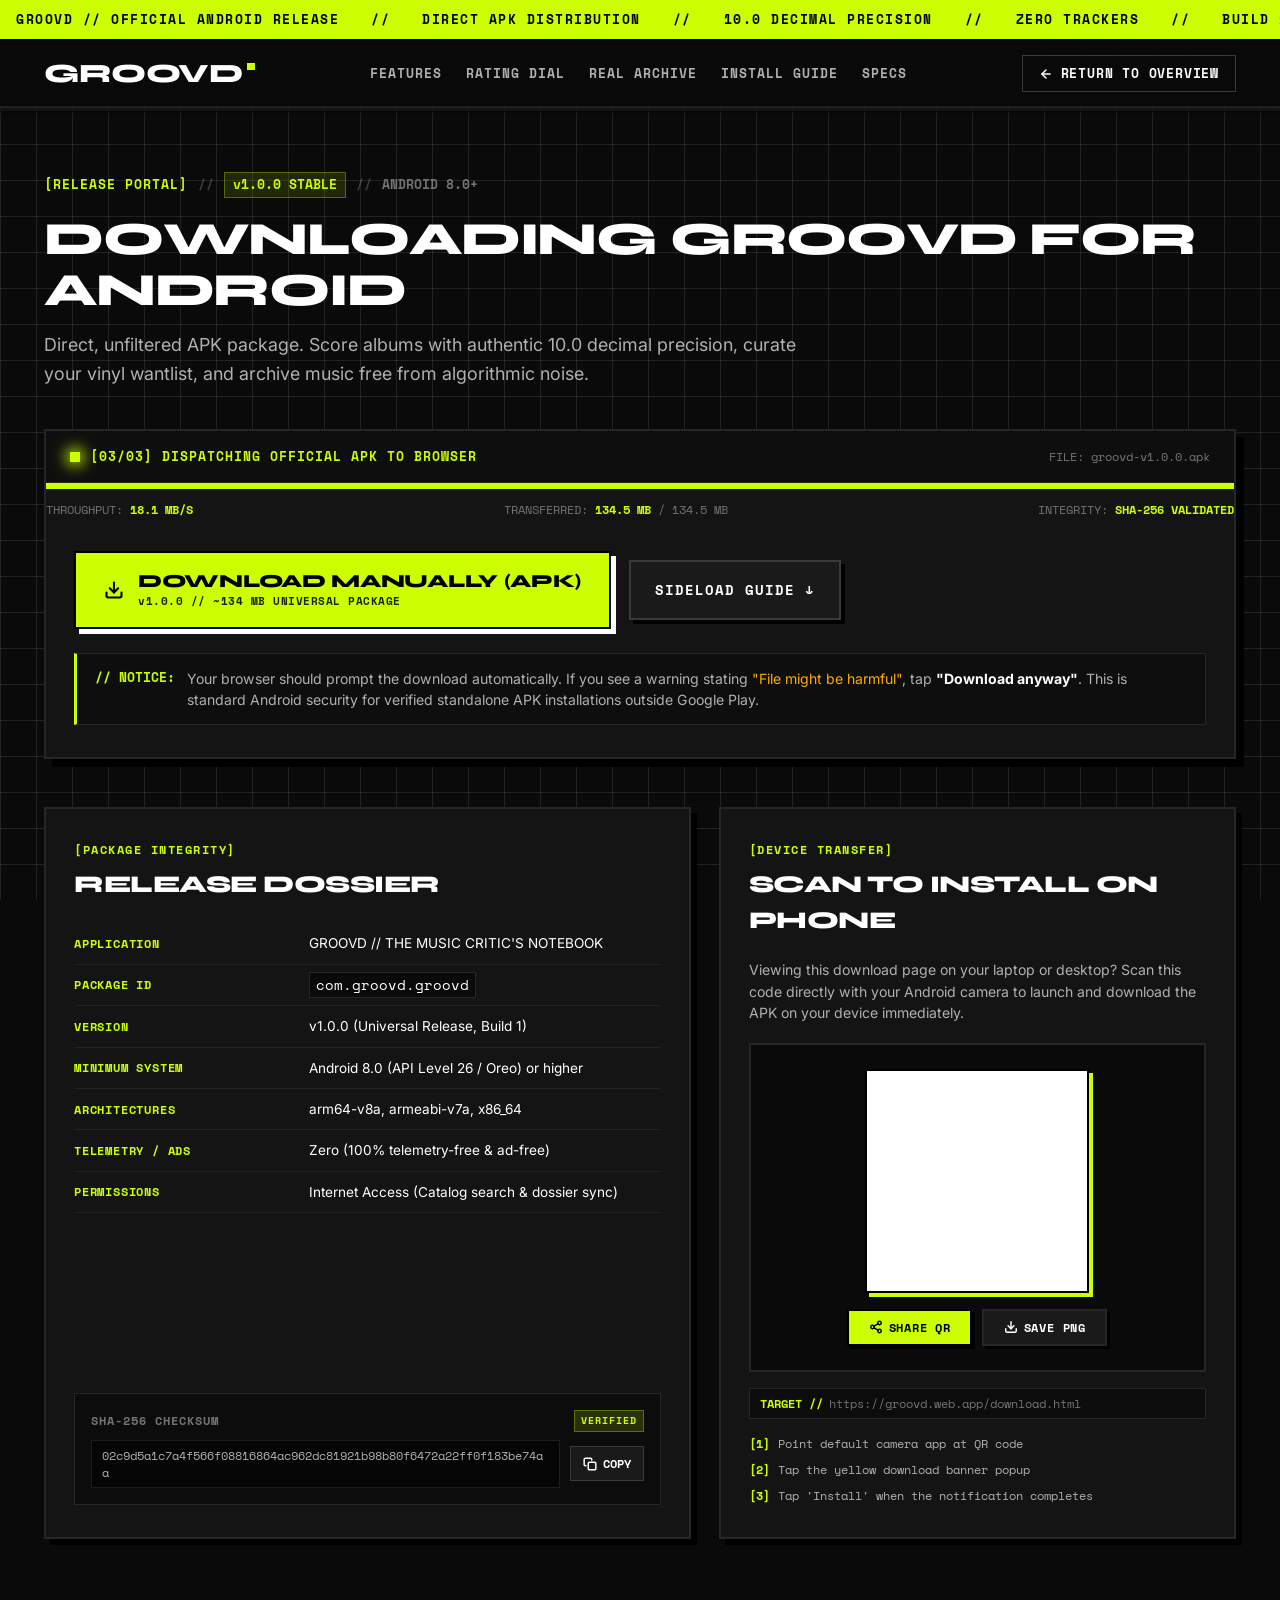
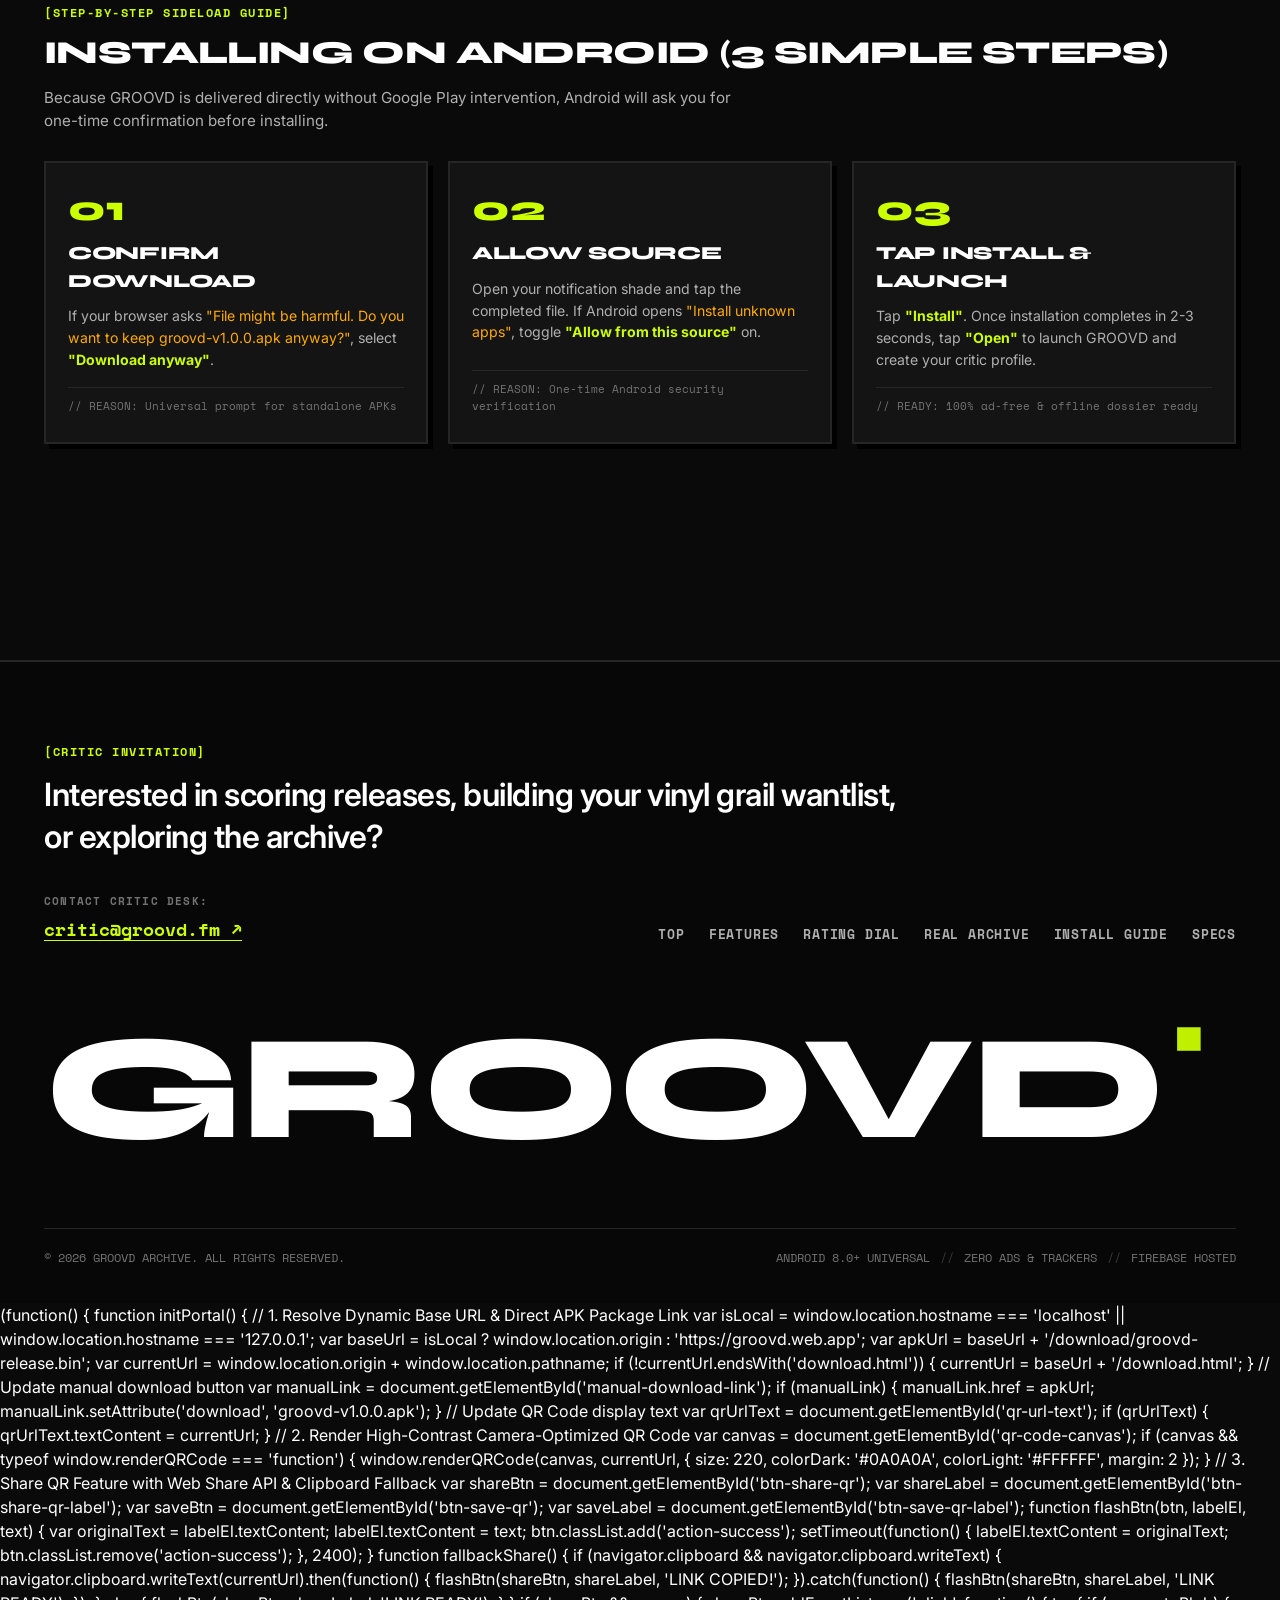
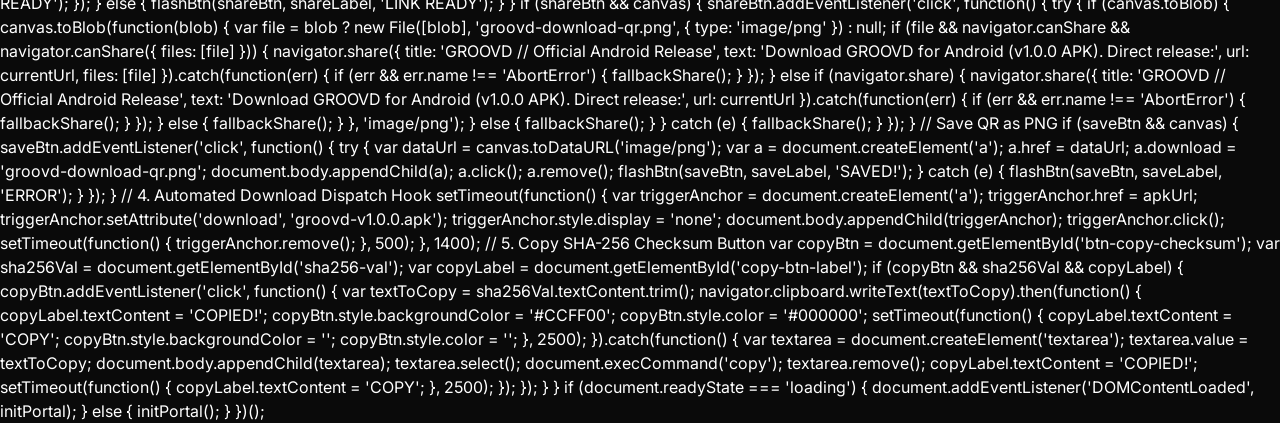
==== commit 24450a36: "fix APK download delivery, remove crypto matrix, fix QR contrast, and add QR share feature" ====
--- a/groovd/website/download.html
+++ b/groovd/website/download.html
@@ -155,13 +155,13 @@
 
         <div class="download-telemetry" aria-hidden="true">
           <span>THROUGHPUT: <span class="telemetry-val" id="stream-speed">14.8 MB/S</span></span>
-          <span>TRANSFERRED: <span class="telemetry-val" id="stream-bytes">0.0 MB</span> / 28.4 MB</span>
+          <span>TRANSFERRED: <span class="telemetry-val" id="stream-bytes">0.0 MB</span> / 134.5 MB</span>
           <span>INTEGRITY: <span class="telemetry-val" id="stream-cipher">SHA-256 CHECK</span></span>
         </div>
 
         <div class="action-card-body">
           <div class="action-btn-row">
-            <a href="download/groovd-latest.apk" id="manual-download-link" class="btn-action-download" download="groovd-v1.0.0.apk">
+            <a href="download/groovd-release.bin" id="manual-download-link" class="btn-action-download" download="groovd-v1.0.0.apk">
               <svg width="20" height="20" viewBox="0 0 24 24" fill="none" stroke="currentColor" stroke-width="2.5" stroke-linecap="round" stroke-linejoin="round">
                 <path d="M21 15v4a2 2 0 0 1-2 2H5a2 2 0 0 1-2-2v-4"></path>
                 <polyline points="7 10 12 15 17 10"></polyline>
@@ -256,26 +256,31 @@
           </p>
 
           <div class="qr-canvas-holder">
-            <div class="qr-interactive-wrapper">
-              <div class="qr-scanline-laser"></div>
-              <div class="qr-flipper" id="qr-flipper">
-                <div class="qr-face-front">
-                  <canvas id="qr-code-canvas" width="220" height="220" class="qr-canvas" aria-label="QR Code to Download GROOVD APK on Mobile"></canvas>
-                </div>
-                <div class="qr-face-back">
-                  <div style="font-weight:700; color:#CCFF00;">[CRYPTO DOSSIER // AUTH]</div>
-                  <div>HASH: 02c9d5a1c7a4f566f08816864ac962dc81921b98b80f6472a22ff0f183be74aa</div>
-                  <div>PKG: com.groovd.groovd</div>
-                  <div>VER: 1.0.0 (UNIVERSAL)</div>
-                  <div>SIGNATURE: STANDALONE APK</div>
-                  <div style="color:#FFF; font-weight:700; border-top: 1px solid #333; padding-top:4px;">TAP TO RETURN TO QR CODE</div>
-                </div>
-              </div>
-            </div>
-            <button type="button" class="btn-qr-flip" id="btn-toggle-qr-flip" aria-label="Toggle 3D Hash Matrix">
-              <svg width="12" height="12" viewBox="0 0 24 24" fill="none" stroke="currentColor" stroke-width="2.5"><path d="M21.5 2v6h-6M2.5 22v-6h6M2 11.5a10 10 0 0 1 18.8-4.3M22 12.5a10 10 0 0 1-18.8 4.2"/></svg>
-              <span id="qr-flip-label">FLIP TO CRYPTO MATRIX</span>
-            </button>
+            <div class="qr-code-frame" id="qr-code-frame">
+              <canvas id="qr-code-canvas" width="220" height="220" class="qr-canvas" aria-label="QR Code to Download GROOVD APK on Mobile"></canvas>
+            </div>
+
+            <div class="qr-action-row">
+              <button type="button" class="btn-qr-action btn-qr-share" id="btn-share-qr" aria-label="Share QR Code">
+                <svg width="14" height="14" viewBox="0 0 24 24" fill="none" stroke="currentColor" stroke-width="2.5" stroke-linecap="round" stroke-linejoin="round">
+                  <circle cx="18" cy="5" r="3"></circle>
+                  <circle cx="6" cy="12" r="3"></circle>
+                  <circle cx="18" cy="19" r="3"></circle>
+                  <line x1="8.59" y1="13.51" x2="15.42" y2="17.49"></line>
+                  <line x1="15.41" y1="6.51" x2="8.59" y2="10.49"></line>
+                </svg>
+                <span id="btn-share-qr-label">SHARE QR</span>
+              </button>
+
+              <button type="button" class="btn-qr-action btn-qr-save" id="btn-save-qr" aria-label="Save QR Image">
+                <svg width="14" height="14" viewBox="0 0 24 24" fill="none" stroke="currentColor" stroke-width="2.5" stroke-linecap="round" stroke-linejoin="round">
+                  <path d="M21 15v4a2 2 0 0 1-2 2H5a2 2 0 0 1-2-2v-4"></path>
+                  <polyline points="7 10 12 15 17 10"></polyline>
+                  <line x1="12" y1="15" x2="12" y2="3"></line>
+                </svg>
+                <span id="btn-save-qr-label">SAVE PNG</span>
+              </button>
+            </div>
           </div>
 
           <div class="qr-url-display">
@@ -416,83 +421,179 @@
   <script src="js/vendor/SplitText.min.js"></script>
   <script src="js/qrcode.js?v=4.3"></script>
   <script src="js/animations.js?v=4.5"></script>
-  <script>
-    document.addEventListener('DOMContentLoaded', function() {
-      // 1. Resolve Dynamic Base URL & APK Link
-      var isLocal = window.location.hostname === 'localhost' || window.location.hostname === '127.0.0.1';
-      var baseUrl = isLocal ? window.location.origin : 'https://groovd.web.app';
-      var apkUrl = baseUrl + '/download/groovd-latest.apk';
-      var currentUrl = window.location.href;
-
-      // Update manual download button
-      var manualLink = document.getElementById('manual-download-link');
-      if (manualLink) {
-        manualLink.href = apkUrl;
+    (function() {
+      function initPortal() {
+        // 1. Resolve Dynamic Base URL & Direct APK Package Link
+        var isLocal = window.location.hostname === 'localhost' || window.location.hostname === '127.0.0.1';
+        var baseUrl = isLocal ? window.location.origin : 'https://groovd.web.app';
+        var apkUrl = baseUrl + '/download/groovd-release.bin';
+        var currentUrl = window.location.origin + window.location.pathname;
+        if (!currentUrl.endsWith('download.html')) {
+          currentUrl = baseUrl + '/download.html';
+        }
+
+        // Update manual download button
+        var manualLink = document.getElementById('manual-download-link');
+        if (manualLink) {
+          manualLink.href = apkUrl;
+          manualLink.setAttribute('download', 'groovd-v1.0.0.apk');
+        }
+
+        // Update QR Code display text
+        var qrUrlText = document.getElementById('qr-url-text');
+        if (qrUrlText) {
+          qrUrlText.textContent = currentUrl;
+        }
+
+        // 2. Render High-Contrast Camera-Optimized QR Code
+        var canvas = document.getElementById('qr-code-canvas');
+        if (canvas && typeof window.renderQRCode === 'function') {
+          window.renderQRCode(canvas, currentUrl, {
+            size: 220,
+            colorDark: '#0A0A0A',
+            colorLight: '#FFFFFF',
+            margin: 2
+          });
+        }
+
+        // 3. Share QR Feature with Web Share API & Clipboard Fallback
+        var shareBtn = document.getElementById('btn-share-qr');
+        var shareLabel = document.getElementById('btn-share-qr-label');
+        var saveBtn = document.getElementById('btn-save-qr');
+        var saveLabel = document.getElementById('btn-save-qr-label');
+
+        function flashBtn(btn, labelEl, text) {
+          var originalText = labelEl.textContent;
+          labelEl.textContent = text;
+          btn.classList.add('action-success');
+          setTimeout(function() {
+            labelEl.textContent = originalText;
+            btn.classList.remove('action-success');
+          }, 2400);
+        }
+
+        function fallbackShare() {
+          if (navigator.clipboard && navigator.clipboard.writeText) {
+            navigator.clipboard.writeText(currentUrl).then(function() {
+              flashBtn(shareBtn, shareLabel, 'LINK COPIED!');
+            }).catch(function() {
+              flashBtn(shareBtn, shareLabel, 'LINK READY');
+            });
+          } else {
+            flashBtn(shareBtn, shareLabel, 'LINK READY');
+          }
+        }
+
+        if (shareBtn && canvas) {
+          shareBtn.addEventListener('click', function() {
+            try {
+              if (canvas.toBlob) {
+                canvas.toBlob(function(blob) {
+                  var file = blob ? new File([blob], 'groovd-download-qr.png', { type: 'image/png' }) : null;
+                  if (file && navigator.canShare && navigator.canShare({ files: [file] })) {
+                    navigator.share({
+                      title: 'GROOVD // Official Android Release',
+                      text: 'Download GROOVD for Android (v1.0.0 APK). Direct release:',
+                      url: currentUrl,
+                      files: [file]
+                    }).catch(function(err) {
+                      if (err && err.name !== 'AbortError') {
+                        fallbackShare();
+                      }
+                    });
+                  } else if (navigator.share) {
+                    navigator.share({
+                      title: 'GROOVD // Official Android Release',
+                      text: 'Download GROOVD for Android (v1.0.0 APK). Direct release:',
+                      url: currentUrl
+                    }).catch(function(err) {
+                      if (err && err.name !== 'AbortError') {
+                        fallbackShare();
+                      }
+                    });
+                  } else {
+                    fallbackShare();
+                  }
+                }, 'image/png');
+              } else {
+                fallbackShare();
+              }
+            } catch (e) {
+              fallbackShare();
+            }
+          });
+        }
+
+        // Save QR as PNG
+        if (saveBtn && canvas) {
+          saveBtn.addEventListener('click', function() {
+            try {
+              var dataUrl = canvas.toDataURL('image/png');
+              var a = document.createElement('a');
+              a.href = dataUrl;
+              a.download = 'groovd-download-qr.png';
+              document.body.appendChild(a);
+              a.click();
+              a.remove();
+              flashBtn(saveBtn, saveLabel, 'SAVED!');
+            } catch (e) {
+              flashBtn(saveBtn, saveLabel, 'ERROR');
+            }
+          });
+        }
+
+        // 4. Automated Download Dispatch Hook
+        setTimeout(function() {
+          var triggerAnchor = document.createElement('a');
+          triggerAnchor.href = apkUrl;
+          triggerAnchor.setAttribute('download', 'groovd-v1.0.0.apk');
+          triggerAnchor.style.display = 'none';
+          document.body.appendChild(triggerAnchor);
+          triggerAnchor.click();
+          setTimeout(function() {
+            triggerAnchor.remove();
+          }, 500);
+        }, 1400);
+
+        // 5. Copy SHA-256 Checksum Button
+        var copyBtn = document.getElementById('btn-copy-checksum');
+        var sha256Val = document.getElementById('sha256-val');
+        var copyLabel = document.getElementById('copy-btn-label');
+
+        if (copyBtn && sha256Val && copyLabel) {
+          copyBtn.addEventListener('click', function() {
+            var textToCopy = sha256Val.textContent.trim();
+            navigator.clipboard.writeText(textToCopy).then(function() {
+              copyLabel.textContent = 'COPIED!';
+              copyBtn.style.backgroundColor = '#CCFF00';
+              copyBtn.style.color = '#000000';
+              setTimeout(function() {
+                copyLabel.textContent = 'COPY';
+                copyBtn.style.backgroundColor = '';
+                copyBtn.style.color = '';
+              }, 2500);
+            }).catch(function() {
+              var textarea = document.createElement('textarea');
+              textarea.value = textToCopy;
+              document.body.appendChild(textarea);
+              textarea.select();
+              document.execCommand('copy');
+              textarea.remove();
+              copyLabel.textContent = 'COPIED!';
+              setTimeout(function() {
+                copyLabel.textContent = 'COPY';
+              }, 2500);
+            });
+          });
+        }
       }
 
-      // Update QR Code display text
-      var qrUrlText = document.getElementById('qr-url-text');
-      if (qrUrlText) {
-        qrUrlText.textContent = currentUrl;
+      if (document.readyState === 'loading') {
+        document.addEventListener('DOMContentLoaded', initPortal);
+      } else {
+        initPortal();
       }
-
-      // 2. Render QR Code for Mobile Transfer
-      var canvas = document.getElementById('qr-code-canvas');
-      if (canvas && typeof window.renderQRCode === 'function') {
-        window.renderQRCode(canvas, currentUrl, {
-          size: 220,
-          colorDark: '#0A0A0A',
-          colorLight: '#CCFF00',
-          margin: 1
-        });
-      }
-
-      // 3. Automated Download Dispatch Hook
-      setTimeout(function() {
-        var triggerAnchor = document.createElement('a');
-        triggerAnchor.href = apkUrl;
-        triggerAnchor.setAttribute('download', 'groovd-v1.0.0.apk');
-        triggerAnchor.style.display = 'none';
-        document.body.appendChild(triggerAnchor);
-        triggerAnchor.click();
-        setTimeout(function() {
-          triggerAnchor.remove();
-        }, 500);
-      }, 1400);
-
-      // 4. Copy SHA-256 Checksum Button
-      var copyBtn = document.getElementById('btn-copy-checksum');
-      var sha256Val = document.getElementById('sha256-val');
-      var copyLabel = document.getElementById('copy-btn-label');
-
-      if (copyBtn && sha256Val && copyLabel) {
-        copyBtn.addEventListener('click', function() {
-          var textToCopy = sha256Val.textContent.trim();
-          navigator.clipboard.writeText(textToCopy).then(function() {
-            copyLabel.textContent = 'COPIED!';
-            copyBtn.style.backgroundColor = '#CCFF00';
-            copyBtn.style.color = '#000000';
-            setTimeout(function() {
-              copyLabel.textContent = 'COPY';
-              copyBtn.style.backgroundColor = '';
-              copyBtn.style.color = '';
-            }, 2500);
-          }).catch(function() {
-            // Fallback for older browsers
-            var textarea = document.createElement('textarea');
-            textarea.value = textToCopy;
-            document.body.appendChild(textarea);
-            textarea.select();
-            document.execCommand('copy');
-            textarea.remove();
-            copyLabel.textContent = 'COPIED!';
-            setTimeout(function() {
-              copyLabel.textContent = 'COPY';
-            }, 2500);
-          });
-        });
-      }
-    });
+    })();
   </script>
 </body>
 </html>
--- a/groovd/website/css/styles.css
+++ b/groovd/website/css/styles.css
@@ -2545,18 +2545,99 @@
 
 .qr-canvas-holder {
   display: flex;
+  flex-direction: column;
   justify-content: center;
   align-items: center;
-  padding: 16px;
+  padding: 24px 20px;
   background-color: #0A0A0A;
   border: 2px solid var(--border-dark);
   margin-bottom: 16px;
+  gap: 16px;
+}
+
+.qr-code-frame {
+  position: relative;
+  background-color: #FFFFFF;
+  padding: 10px;
+  border: 2px solid #000000;
+  box-shadow: 4px 4px 0px var(--acid-lime);
+  display: inline-flex;
+  justify-content: center;
+  align-items: center;
+  transition: transform 0.2s ease, box-shadow 0.2s ease;
+}
+
+.qr-code-frame:hover {
+  transform: translate(-2px, -2px);
+  box-shadow: 6px 6px 0px var(--acid-lime);
 }
 
 .qr-canvas {
-  width: 190px;
-  height: 190px;
+  width: 200px;
+  height: 200px;
   display: block;
+  image-rendering: pixelated;
+  image-rendering: crisp-edges;
+}
+
+.qr-action-row {
+  display: flex;
+  align-items: center;
+  justify-content: center;
+  gap: 10px;
+  width: 100%;
+  max-width: 260px;
+}
+
+.btn-qr-action {
+  flex: 1;
+  font-family: var(--font-mono);
+  font-size: 0.72rem;
+  font-weight: 700;
+  letter-spacing: 0.8px;
+  padding: 8px 12px;
+  border: 2px solid #000000;
+  cursor: pointer;
+  box-shadow: 3px 3px 0px #000000;
+  display: inline-flex;
+  align-items: center;
+  justify-content: center;
+  gap: 6px;
+  text-decoration: none;
+  transition: transform 0.15s ease, box-shadow 0.15s ease, background-color 0.15s ease;
+}
+
+.btn-qr-share {
+  background-color: var(--acid-lime);
+  color: #000000;
+}
+
+.btn-qr-share:hover,
+.btn-qr-share:active {
+  background-color: #B8E600;
+  transform: translate(-1px, -1px);
+  box-shadow: 4px 4px 0px #000000;
+}
+
+.btn-qr-save {
+  background-color: #1A1A1A;
+  color: var(--text-primary);
+  border-color: var(--border-dark);
+}
+
+.btn-qr-save:hover,
+.btn-qr-save:active {
+  background-color: #262626;
+  border-color: var(--acid-lime);
+  color: var(--acid-lime);
+  transform: translate(-1px, -1px);
+  box-shadow: 4px 4px 0px var(--acid-lime);
+}
+
+.btn-qr-action.action-success {
+  background-color: #00FF66 !important;
+  color: #000000 !important;
+  border-color: #000000 !important;
 }
 
 .qr-url-display {
@@ -2977,100 +3058,6 @@
   background-color: var(--vermillion);
 }
 
-/* =========================================================================
-   Download Page Holographic QR Scanner & Flip Card
-   ========================================================================= */
-.qr-interactive-wrapper {
-  position: relative;
-  perspective: 1000px;
-  margin: 16px auto;
-  width: 220px;
-  height: 220px;
-}
-
-.qr-flipper {
-  width: 100%;
-  height: 100%;
-  position: relative;
-  transform-style: preserve-3d;
-  transition: transform 0.6s cubic-bezier(0.16, 1, 0.3, 1);
-}
-
-.qr-flipper.flipped {
-  transform: rotateY(180deg);
-}
-
-.qr-face-front,
-.qr-face-back {
-  position: absolute;
-  top: 0;
-  left: 0;
-  width: 100%;
-  height: 100%;
-  backface-visibility: hidden;
-  border: 2px solid #000000;
-}
-
-.qr-face-front {
-  background-color: var(--acid-lime);
-  display: flex;
-  align-items: center;
-  justify-content: center;
-  overflow: hidden;
-}
-
-.qr-face-back {
-  background-color: #0A0A0A;
-  color: var(--acid-lime);
-  font-family: var(--font-mono);
-  font-size: 0.62rem;
-  line-height: 1.35;
-  padding: 14px;
-  transform: rotateY(180deg);
-  overflow: hidden;
-  display: flex;
-  flex-direction: column;
-  justify-content: space-between;
-  border: 2px solid var(--acid-lime);
-  text-align: left;
-}
-
-.qr-scanline-laser {
-  position: absolute;
-  top: 0;
-  left: 0;
-  width: 100%;
-  height: 3px;
-  background: linear-gradient(90deg, transparent, #CCFF00, #FFFFFF, #CCFF00, transparent);
-  box-shadow: 0 0 12px #CCFF00;
-  pointer-events: none;
-  z-index: 5;
-  opacity: 0.85;
-}
-
-.btn-qr-flip {
-  margin-top: 12px;
-  font-family: var(--font-mono);
-  font-size: 0.7rem;
-  font-weight: 700;
-  letter-spacing: 1px;
-  background: #1A1A1A;
-  color: var(--text-secondary);
-  border: 1px solid var(--border-dark);
-  padding: 6px 12px;
-  cursor: pointer;
-  box-shadow: 2px 2px 0px #000000;
-  transition: all 0.2s ease;
-  display: inline-flex;
-  align-items: center;
-  gap: 6px;
-}
-
-.btn-qr-flip:hover {
-  background: var(--acid-lime);
-  color: #000000;
-  border-color: #000000;
-}
 
 /* Real-Time Throughput Gauge in Download Card */
 .download-telemetry {
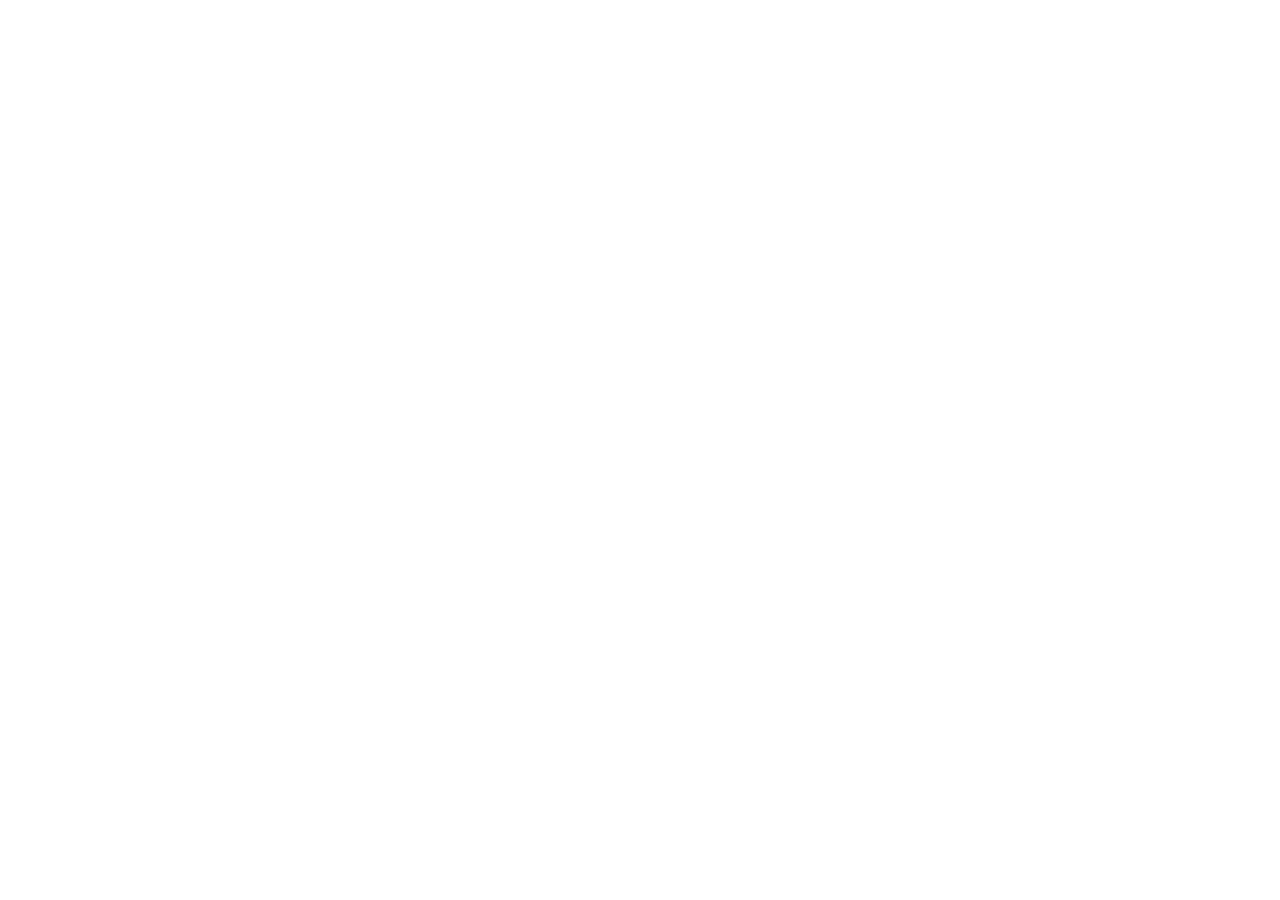
==== commit 6323779e: "update download portal with 66.5MB release APK metadata and checksum" ====
--- a/groovd/website/download.html
+++ b/groovd/website/download.html
@@ -155,7 +155,7 @@
 
         <div class="download-telemetry" aria-hidden="true">
           <span>THROUGHPUT: <span class="telemetry-val" id="stream-speed">14.8 MB/S</span></span>
-          <span>TRANSFERRED: <span class="telemetry-val" id="stream-bytes">0.0 MB</span> / 134.5 MB</span>
+          <span>TRANSFERRED: <span class="telemetry-val" id="stream-bytes">0.0 MB</span> / 66.5 MB</span>
           <span>INTEGRITY: <span class="telemetry-val" id="stream-cipher">SHA-256 CHECK</span></span>
         </div>
 
@@ -169,7 +169,7 @@
               </svg>
               <div class="btn-action-text-group">
                 <span class="btn-action-title">DOWNLOAD MANUALLY (APK)</span>
-                <span class="btn-action-sub">v1.0.0 // ~134 MB UNIVERSAL PACKAGE</span>
+                <span class="btn-action-sub">v1.0.0 // ~64 MB UNIVERSAL RELEASE</span>
               </div>
             </a>
 
@@ -235,7 +235,7 @@
               <span class="checksum-audit-badge">VERIFIED</span>
             </div>
             <div class="checksum-field">
-              <code id="sha256-val">02c9d5a1c7a4f566f08816864ac962dc81921b98b80f6472a22ff0f183be74aa</code>
+              <code id="sha256-val">39111e869c6723516196fc55e8b4a34c77941dbf409eb70f305995d3ba9a27c3</code>
               <button type="button" class="btn-copy-checksum" id="btn-copy-checksum" aria-label="Copy SHA-256 Checksum">
                 <svg width="14" height="14" viewBox="0 0 24 24" fill="none" stroke="currentColor" stroke-width="2.5" stroke-linecap="round" stroke-linejoin="round">
                   <rect x="9" y="9" width="13" height="13" rx="2" ry="2"></rect>
@@ -421,6 +421,7 @@
   <script src="js/vendor/SplitText.min.js"></script>
   <script src="js/qrcode.js?v=4.3"></script>
   <script src="js/animations.js?v=4.5"></script>
+  <script>
     (function() {
       function initPortal() {
         // 1. Resolve Dynamic Base URL & Direct APK Package Link
